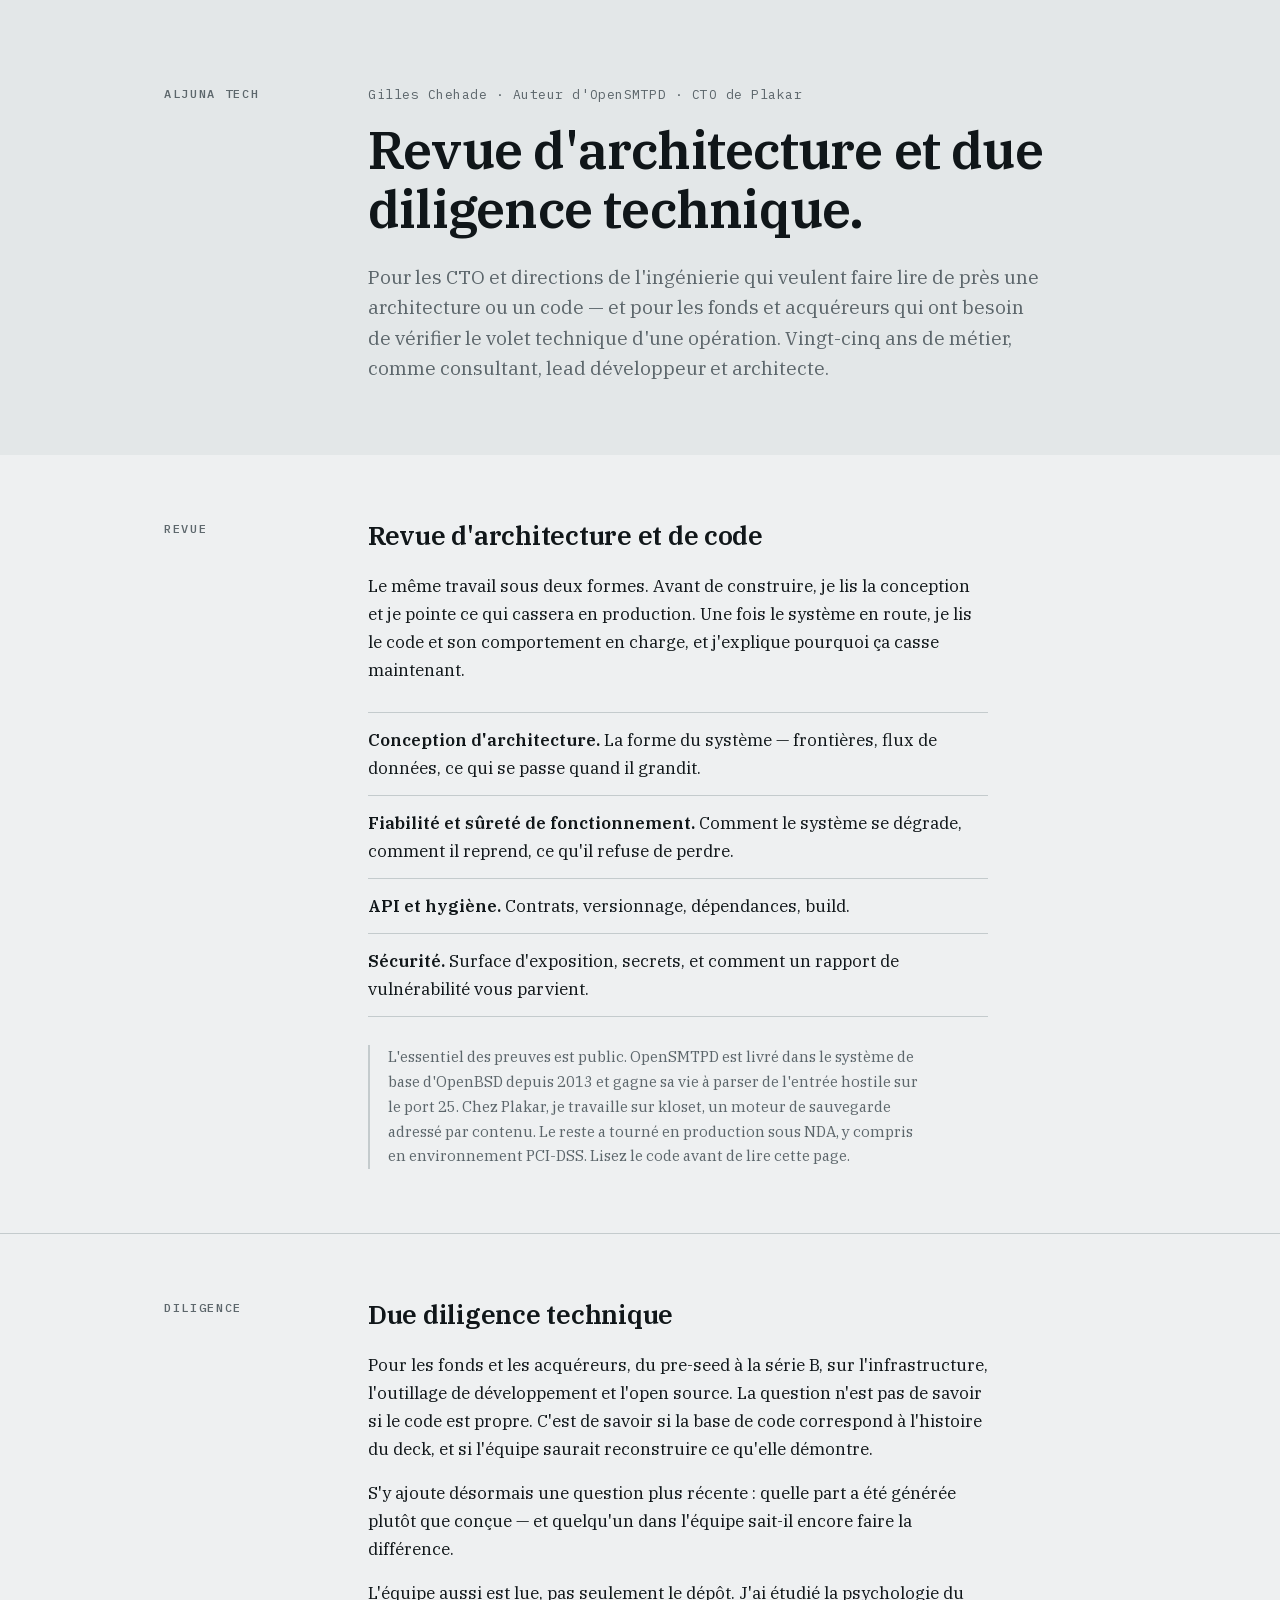
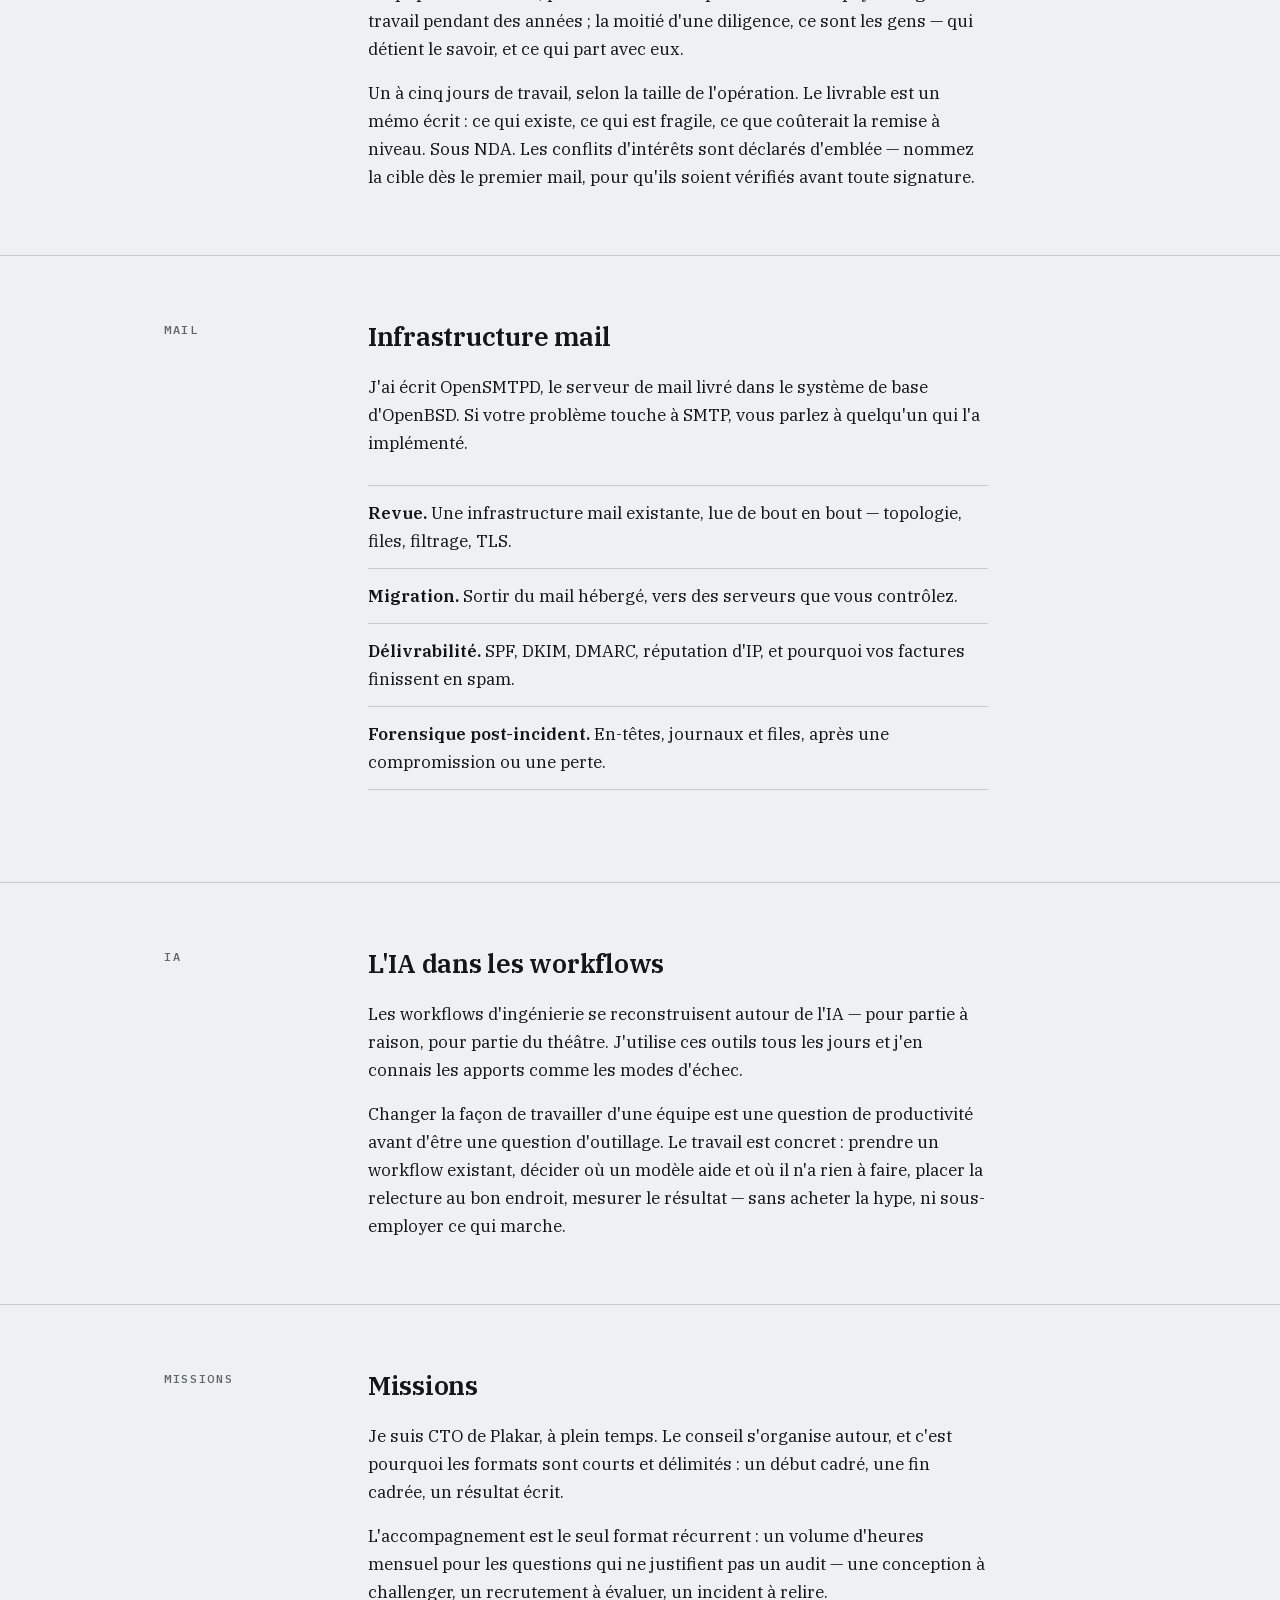
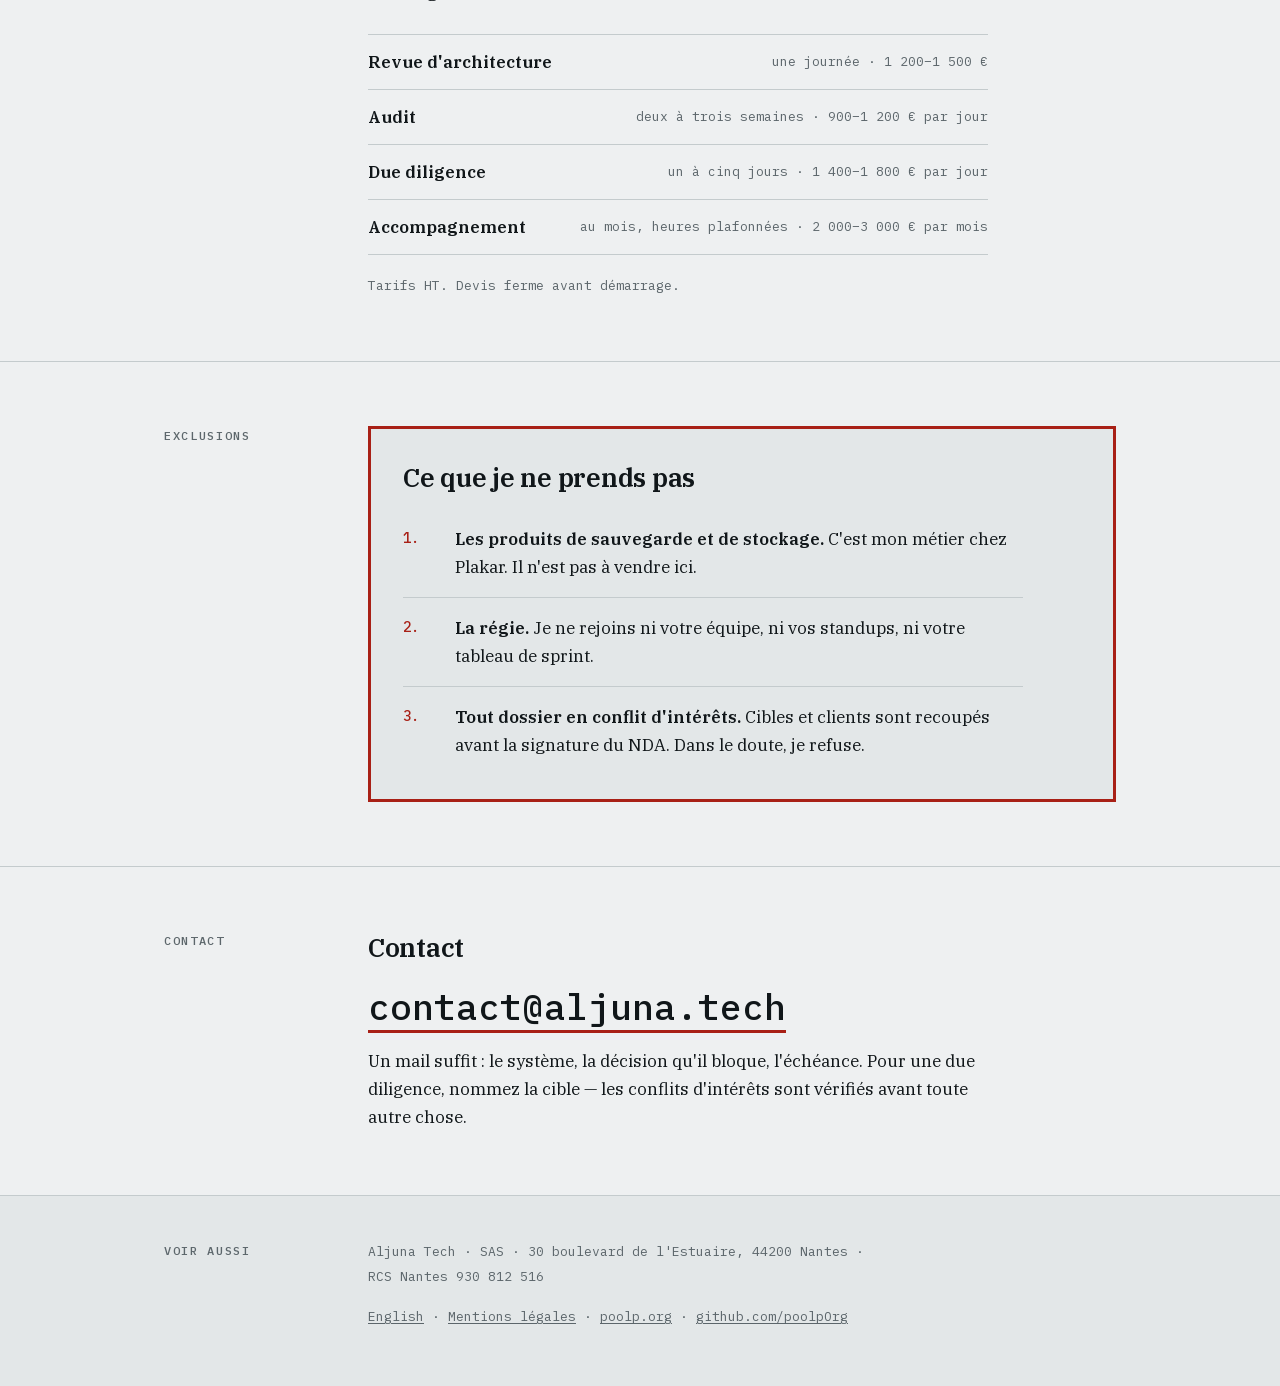
==== fr.html @ ce4ac090 "replace the logo placeholder with a real site index.html was a black page with a logo and a link to " ====
<!DOCTYPE html>
<html lang="fr">
<head>
  <meta charset="utf-8">
  <meta name="viewport" content="width=device-width, initial-scale=1">
  <title>Aljuna Tech — Revue d'architecture et due diligence technique</title>
  <meta name="description" content="Revue d'architecture, audit de code et due diligence technique par Gilles Chehade, auteur d'OpenSMTPD et CTO de Plakar. Aljuna Tech, Nantes.">
  <link rel="canonical" href="https://aljuna.tech/fr.html">
  <link rel="alternate" hreflang="en" href="https://aljuna.tech/">
  <link rel="alternate" hreflang="fr" href="https://aljuna.tech/fr.html">
  <link rel="alternate" hreflang="x-default" href="https://aljuna.tech/">
  <link rel="stylesheet" href="style.css">
</head>
<body>
  <a class="skip" href="#main">Aller au contenu</a>

  <header class="hero">
    <div class="wrap grid">
      <p class="label">Aljuna Tech</p>
      <div class="body">
        <p class="eyebrow rise">Gilles Chehade · Auteur d'OpenSMTPD · CTO de Plakar</p>
        <h1 class="rise rise-2">Revue d'architecture et due diligence technique.</h1>
        <p class="standfirst rise rise-3">Pour les CTO et directions de l'ingénierie qui veulent faire lire de près une architecture ou un code — et pour les fonds et acquéreurs qui ont besoin de vérifier le volet technique d'une opération. Vingt-cinq ans de métier, comme consultant, lead développeur et architecte.</p>
      </div>
    </div>
  </header>

  <main id="main">
    <section class="section" aria-labelledby="review-title">
      <div class="wrap grid">
        <p class="label" aria-hidden="true">Revue</p>
        <div class="body">
          <h2 id="review-title">Revue d'architecture et de code</h2>
          <p>Le même travail sous deux formes. Avant de construire, je lis la conception et je pointe ce qui cassera en production. Une fois le système en route, je lis le code et son comportement en charge, et j'explique pourquoi ça casse maintenant.</p>
          <ul class="scope">
            <li><strong>Conception d'architecture.</strong> La forme du système — frontières, flux de données, ce qui se passe quand il grandit.</li>
            <li><strong>Fiabilité et sûreté de fonctionnement.</strong> Comment le système se dégrade, comment il reprend, ce qu'il refuse de perdre.</li>
            <li><strong>API et hygiène.</strong> Contrats, versionnage, dépendances, build.</li>
            <li><strong>Sécurité.</strong> Surface d'exposition, secrets, et comment un rapport de vulnérabilité vous parvient.</li>
          </ul>
          <p class="note">L'essentiel des preuves est public. OpenSMTPD est livré dans le système de base d'OpenBSD depuis 2013 et gagne sa vie à parser de l'entrée hostile sur le port 25. Chez Plakar, je travaille sur kloset, un moteur de sauvegarde adressé par contenu. Le reste a tourné en production sous NDA, y compris en environnement PCI-DSS. Lisez le code avant de lire cette page.</p>
        </div>
      </div>
    </section>

    <section class="section" aria-labelledby="diligence-title">
      <div class="wrap grid">
        <p class="label" aria-hidden="true">Diligence</p>
        <div class="body">
          <h2 id="diligence-title">Due diligence technique</h2>
          <p>Pour les fonds et les acquéreurs, du pre-seed à la série B, sur l'infrastructure, l'outillage de développement et l'open source. La question n'est pas de savoir si le code est propre. C'est de savoir si la base de code correspond à l'histoire du deck, et si l'équipe saurait reconstruire ce qu'elle démontre.</p>
          <p>S'y ajoute désormais une question plus récente : quelle part a été générée plutôt que conçue — et quelqu'un dans l'équipe sait-il encore faire la différence.</p>
          <p>L'équipe aussi est lue, pas seulement le dépôt. J'ai étudié la psychologie du travail pendant des années ; la moitié d'une diligence, ce sont les gens — qui détient le savoir, et ce qui part avec eux.</p>
          <p>Un à cinq jours de travail, selon la taille de l'opération. Le livrable est un mémo écrit : ce qui existe, ce qui est fragile, ce que coûterait la remise à niveau. Sous NDA. Les conflits d'intérêts sont déclarés d'emblée — nommez la cible dès le premier mail, pour qu'ils soient vérifiés avant toute signature.</p>
        </div>
      </div>
    </section>

    <section class="section" aria-labelledby="mail-title">
      <div class="wrap grid">
        <p class="label" aria-hidden="true">Mail</p>
        <div class="body">
          <h2 id="mail-title">Infrastructure mail</h2>
          <p>J'ai écrit OpenSMTPD, le serveur de mail livré dans le système de base d'OpenBSD. Si votre problème touche à SMTP, vous parlez à quelqu'un qui l'a implémenté.</p>
          <ul class="scope">
            <li><strong>Revue.</strong> Une infrastructure mail existante, lue de bout en bout — topologie, files, filtrage, TLS.</li>
            <li><strong>Migration.</strong> Sortir du mail hébergé, vers des serveurs que vous contrôlez.</li>
            <li><strong>Délivrabilité.</strong> SPF, DKIM, DMARC, réputation d'IP, et pourquoi vos factures finissent en spam.</li>
            <li><strong>Forensique post-incident.</strong> En-têtes, journaux et files, après une compromission ou une perte.</li>
          </ul>
        </div>
      </div>
    </section>

    <section class="section" aria-labelledby="ai-title">
      <div class="wrap grid">
        <p class="label" aria-hidden="true">IA</p>
        <div class="body">
          <h2 id="ai-title">L'IA dans les workflows</h2>
          <p>Les workflows d'ingénierie se reconstruisent autour de l'IA — pour partie à raison, pour partie du théâtre. J'utilise ces outils tous les jours et j'en connais les apports comme les modes d'échec.</p>
          <p>Changer la façon de travailler d'une équipe est une question de productivité avant d'être une question d'outillage. Le travail est concret : prendre un workflow existant, décider où un modèle aide et où il n'a rien à faire, placer la relecture au bon endroit, mesurer le résultat — sans acheter la hype, ni sous-employer ce qui marche.</p>
        </div>
      </div>
    </section>

    <section class="section" aria-labelledby="engagements-title">
      <div class="wrap grid">
        <p class="label" aria-hidden="true">Missions</p>
        <div class="body">
          <h2 id="engagements-title">Missions</h2>
          <p>Je suis CTO de Plakar, à plein temps. Le conseil s'organise autour, et c'est pourquoi les formats sont courts et délimités : un début cadré, une fin cadrée, un résultat écrit.</p>
          <p>L'accompagnement est le seul format récurrent : un volume d'heures mensuel pour les questions qui ne justifient pas un audit — une conception à challenger, un recrutement à évaluer, un incident à relire.</p>
          <ul class="formats">
            <li class="format"><span class="format-name">Revue d'architecture</span> <span class="format-time">une journée · 1 200–1 500 €</span></li>
            <li class="format"><span class="format-name">Audit</span> <span class="format-time">deux à trois semaines · 900–1 200 € par jour</span></li>
            <li class="format"><span class="format-name">Due diligence</span> <span class="format-time">un à cinq jours · 1 400–1 800 € par jour</span></li>
            <li class="format"><span class="format-name">Accompagnement</span> <span class="format-time">au mois, heures plafonnées · 2 000–3 000 € par mois</span></li>
          </ul>
          <p class="rates">Tarifs HT. Devis ferme avant démarrage.</p>
        </div>
      </div>
    </section>

    <section class="section" aria-labelledby="exclusions-title">
      <div class="wrap grid">
        <p class="label" aria-hidden="true">Exclusions</p>
        <div class="body">
          <div class="exclusions">
            <h2 id="exclusions-title">Ce que je ne prends pas</h2>
            <ol>
              <li><strong>Les produits de sauvegarde et de stockage.</strong> C'est mon métier chez Plakar. Il n'est pas à vendre ici.</li>
              <li><strong>La régie.</strong> Je ne rejoins ni votre équipe, ni vos standups, ni votre tableau de sprint.</li>
              <li><strong>Tout dossier en conflit d'intérêts.</strong> Cibles et clients sont recoupés avant la signature du NDA. Dans le doute, je refuse.</li>
            </ol>
          </div>
        </div>
      </div>
    </section>

    <section class="section" aria-labelledby="contact-title">
      <div class="wrap grid">
        <p class="label" aria-hidden="true">Contact</p>
        <div class="body">
          <h2 id="contact-title">Contact</h2>
          <p class="contact-p"><a class="contact-email" href="mailto:contact@aljuna.tech">contact@aljuna.tech</a></p>
          <p>Un mail suffit : le système, la décision qu'il bloque, l'échéance. Pour une due diligence, nommez la cible — les conflits d'intérêts sont vérifiés avant toute autre chose.</p>
        </div>
      </div>
    </section>
  </main>

  <footer>
    <div class="wrap grid">
      <p class="label">Voir aussi</p>
      <div class="body">
        <p class="footer-id">Aljuna Tech · SAS · 30 boulevard de l'Estuaire, 44200 Nantes · RCS Nantes 930 812 516</p>
        <ul class="footer-links">
          <li><a href="index.html" lang="en" hreflang="en">English</a></li>
          <li><a href="legal.html">Mentions légales</a></li>
          <li><a href="https://poolp.org">poolp.org</a></li>
          <li><a href="https://github.com/poolpOrg">github.com/poolpOrg</a></li>
        </ul>
      </div>
    </div>
  </footer>
</body>
</html>
---- style.css ----
/* aljuna.tech — hand-written, no build step, no JS */

/* ------------------------------------------------------------------ */
/* Fonts — self-hosted IBM Plex, latin + latin-ext subsets            */
/* ------------------------------------------------------------------ */

@font-face {
  font-family: "IBM Plex Serif";
  font-style: normal;
  font-weight: 400;
  font-display: swap;
  src: url("fonts/ibm-plex-serif-400-ext.woff2") format("woff2");
  unicode-range: U+0100-02BA, U+02BD-02C5, U+02C7-02CC, U+02CE-02D7, U+02DD-02FF, U+0304, U+0308, U+0329, U+1D00-1DBF, U+1E00-1E9F, U+1EF2-1EFF, U+2020, U+20A0-20AB, U+20AD-20C0, U+2113, U+2C60-2C7F, U+A720-A7FF;
}
@font-face {
  font-family: "IBM Plex Serif";
  font-style: normal;
  font-weight: 400;
  font-display: swap;
  src: url("fonts/ibm-plex-serif-400.woff2") format("woff2");
  unicode-range: U+0000-00FF, U+0131, U+0152-0153, U+02BB-02BC, U+02C6, U+02DA, U+02DC, U+0304, U+0308, U+0329, U+2000-206F, U+20AC, U+2122, U+2191, U+2193, U+2212, U+2215, U+FEFF, U+FFFD;
}
@font-face {
  font-family: "IBM Plex Serif";
  font-style: italic;
  font-weight: 400;
  font-display: swap;
  src: url("fonts/ibm-plex-serif-400-italic-ext.woff2") format("woff2");
  unicode-range: U+0100-02BA, U+02BD-02C5, U+02C7-02CC, U+02CE-02D7, U+02DD-02FF, U+0304, U+0308, U+0329, U+1D00-1DBF, U+1E00-1E9F, U+1EF2-1EFF, U+2020, U+20A0-20AB, U+20AD-20C0, U+2113, U+2C60-2C7F, U+A720-A7FF;
}
@font-face {
  font-family: "IBM Plex Serif";
  font-style: italic;
  font-weight: 400;
  font-display: swap;
  src: url("fonts/ibm-plex-serif-400-italic.woff2") format("woff2");
  unicode-range: U+0000-00FF, U+0131, U+0152-0153, U+02BB-02BC, U+02C6, U+02DA, U+02DC, U+0304, U+0308, U+0329, U+2000-206F, U+20AC, U+2122, U+2191, U+2193, U+2212, U+2215, U+FEFF, U+FFFD;
}
@font-face {
  font-family: "IBM Plex Serif";
  font-style: normal;
  font-weight: 600;
  font-display: swap;
  src: url("fonts/ibm-plex-serif-600-ext.woff2") format("woff2");
  unicode-range: U+0100-02BA, U+02BD-02C5, U+02C7-02CC, U+02CE-02D7, U+02DD-02FF, U+0304, U+0308, U+0329, U+1D00-1DBF, U+1E00-1E9F, U+1EF2-1EFF, U+2020, U+20A0-20AB, U+20AD-20C0, U+2113, U+2C60-2C7F, U+A720-A7FF;
}
@font-face {
  font-family: "IBM Plex Serif";
  font-style: normal;
  font-weight: 600;
  font-display: swap;
  src: url("fonts/ibm-plex-serif-600.woff2") format("woff2");
  unicode-range: U+0000-00FF, U+0131, U+0152-0153, U+02BB-02BC, U+02C6, U+02DA, U+02DC, U+0304, U+0308, U+0329, U+2000-206F, U+20AC, U+2122, U+2191, U+2193, U+2212, U+2215, U+FEFF, U+FFFD;
}
@font-face {
  font-family: "IBM Plex Mono";
  font-style: normal;
  font-weight: 400;
  font-display: swap;
  src: url("fonts/ibm-plex-mono-400-ext.woff2") format("woff2");
  unicode-range: U+0100-02BA, U+02BD-02C5, U+02C7-02CC, U+02CE-02D7, U+02DD-02FF, U+0304, U+0308, U+0329, U+1D00-1DBF, U+1E00-1E9F, U+1EF2-1EFF, U+2020, U+20A0-20AB, U+20AD-20C0, U+2113, U+2C60-2C7F, U+A720-A7FF;
}
@font-face {
  font-family: "IBM Plex Mono";
  font-style: normal;
  font-weight: 400;
  font-display: swap;
  src: url("fonts/ibm-plex-mono-400.woff2") format("woff2");
  unicode-range: U+0000-00FF, U+0131, U+0152-0153, U+02BB-02BC, U+02C6, U+02DA, U+02DC, U+0304, U+0308, U+0329, U+2000-206F, U+20AC, U+2122, U+2191, U+2193, U+2212, U+2215, U+FEFF, U+FFFD;
}
@font-face {
  font-family: "IBM Plex Mono";
  font-style: normal;
  font-weight: 500;
  font-display: swap;
  src: url("fonts/ibm-plex-mono-500-ext.woff2") format("woff2");
  unicode-range: U+0100-02BA, U+02BD-02C5, U+02C7-02CC, U+02CE-02D7, U+02DD-02FF, U+0304, U+0308, U+0329, U+1D00-1DBF, U+1E00-1E9F, U+1EF2-1EFF, U+2020, U+20A0-20AB, U+20AD-20C0, U+2113, U+2C60-2C7F, U+A720-A7FF;
}
@font-face {
  font-family: "IBM Plex Mono";
  font-style: normal;
  font-weight: 500;
  font-display: swap;
  src: url("fonts/ibm-plex-mono-500.woff2") format("woff2");
  unicode-range: U+0000-00FF, U+0131, U+0152-0153, U+02BB-02BC, U+02C6, U+02DA, U+02DC, U+0304, U+0308, U+0329, U+2000-206F, U+20AC, U+2122, U+2191, U+2193, U+2212, U+2215, U+FEFF, U+FFFD;
}

/* ------------------------------------------------------------------ */
/* Tokens                                                             */
/* ------------------------------------------------------------------ */

:root {
  --paper: #EEF0F1;
  --panel: #E3E7E8;
  --ink: #101619;
  --mid: #5C666B;
  --hairline: #C4CBCD;
  --signal: #A82016;
  --serif: "IBM Plex Serif", Georgia, "Times New Roman", serif;
  --mono: "IBM Plex Mono", "SFMono-Regular", Menlo, Consolas, monospace;
}

/* ------------------------------------------------------------------ */
/* Base                                                               */
/* ------------------------------------------------------------------ */

* {
  box-sizing: border-box;
}

html {
  -webkit-text-size-adjust: 100%;
}

body {
  margin: 0;
  background: var(--paper);
  color: var(--ink);
  font-family: var(--serif);
  font-size: 1.0625rem;
  line-height: 1.65;
}

a {
  color: inherit;
  text-decoration: underline;
  text-decoration-color: var(--mid);
  text-underline-offset: 2px;
}

a:hover {
  text-decoration-color: var(--signal);
}

:focus-visible {
  outline: 2px solid var(--signal);
  outline-offset: 3px;
}

/* Skip link — hidden until focused */
.skip {
  position: absolute;
  left: -999px;
  top: 0;
}

.skip:focus {
  position: fixed;
  left: 16px;
  top: 16px;
  z-index: 10;
  background: var(--ink);
  color: var(--paper);
  font-family: var(--mono);
  font-size: 0.8125rem;
  text-decoration: none;
  padding: 10px 16px;
}

/* ------------------------------------------------------------------ */
/* Layout — one column, man-page gutter above 900px                   */
/* ------------------------------------------------------------------ */

.wrap {
  max-width: 1000px;
  margin: 0 auto;
  padding-left: 24px;
  padding-right: 24px;
}

.label {
  font-family: var(--mono);
  font-size: 0.75rem;
  font-weight: 500;
  text-transform: uppercase;
  letter-spacing: 0.14em;
  color: var(--mid);
  margin: 0 0 24px;
}

@media (min-width: 900px) {
  .grid {
    display: grid;
    grid-template-columns: 148px minmax(0, 1fr);
    column-gap: 56px;
    align-items: start;
  }

  .label {
    position: sticky;
    top: 32px;
    margin-bottom: 0;
  }
}

@media (max-width: 359px) {
  .wrap {
    padding-left: 16px;
    padding-right: 16px;
  }
}

/* ------------------------------------------------------------------ */
/* Hero                                                               */
/* ------------------------------------------------------------------ */

.hero {
  background: var(--panel);
  padding: 84px 0 72px;
}

.eyebrow {
  font-family: var(--mono);
  font-size: 0.8125rem;
  letter-spacing: 0.04em;
  color: var(--mid);
  margin: 0 0 20px;
}

h1 {
  font-size: clamp(2.125rem, 5.5vw, 3.25rem);
  font-weight: 600;
  line-height: 1.12;
  letter-spacing: -0.015em;
  margin: 0 0 24px;
}

.standfirst {
  font-size: clamp(1.0625rem, 2.2vw, 1.1875rem);
  line-height: 1.6;
  color: var(--mid);
  max-width: 56ch;
  margin: 0;
}

/* The only motion on the page */
@keyframes rise {
  from {
    opacity: 0;
    transform: translateY(16px);
  }
  to {
    opacity: 1;
    transform: none;
  }
}

.rise {
  animation: rise 0.6s cubic-bezier(0.22, 1, 0.36, 1) both;
}

.rise-2 {
  animation-delay: 0.12s;
}

.rise-3 {
  animation-delay: 0.24s;
}

@media (prefers-reduced-motion: reduce) {
  .rise,
  .rise-2,
  .rise-3 {
    animation: none;
  }
}

/* ------------------------------------------------------------------ */
/* Sections                                                           */
/* ------------------------------------------------------------------ */

.section {
  padding: 64px 0;
}

.section + .section {
  border-top: 1px solid var(--hairline);
}

h2 {
  font-size: 1.625rem;
  font-weight: 600;
  line-height: 1.25;
  letter-spacing: -0.01em;
  margin: 0 0 20px;
}

.body p {
  max-width: 62ch;
  margin: 0 0 16px;
}

.body p:last-child {
  margin-bottom: 0;
}

/* What-gets-looked-at lists */
.scope {
  list-style: none;
  margin: 28px 0;
  padding: 0;
  max-width: 62ch;
}

.scope li {
  padding: 13px 0;
  border-top: 1px solid var(--hairline);
}

.scope li:last-child {
  border-bottom: 1px solid var(--hairline);
}

/* Evidence note */
.note {
  font-size: 0.9375rem;
  color: var(--mid);
  border-left: 2px solid var(--hairline);
  padding-left: 18px;
}

/* ------------------------------------------------------------------ */
/* Engagement formats                                                 */
/* ------------------------------------------------------------------ */

.formats {
  list-style: none;
  margin: 28px 0 20px;
  padding: 0;
  max-width: 62ch;
}

.format {
  display: flex;
  flex-wrap: wrap;
  justify-content: space-between;
  column-gap: 24px;
  padding: 13px 0;
  border-top: 1px solid var(--hairline);
}

.format:last-child {
  border-bottom: 1px solid var(--hairline);
}

.format-name {
  font-weight: 600;
}

.format-time {
  font-family: var(--mono);
  font-size: 0.8125rem;
  color: var(--mid);
  line-height: 2.1;
}

.rates {
  font-family: var(--mono);
  font-size: 0.8125rem;
  color: var(--mid);
}

/* ------------------------------------------------------------------ */
/* Exclusions — the signature block                                   */
/* ------------------------------------------------------------------ */

.exclusions {
  border: 3px solid var(--signal);
  background: var(--panel);
  padding: 32px 32px 24px;
}

.exclusions h2 {
  margin-bottom: 8px;
}

.exclusions ol {
  list-style: none;
  counter-reset: excl;
  margin: 16px 0 0;
  padding: 0;
}

.exclusions li {
  counter-increment: excl;
  position: relative;
  padding: 16px 0 16px 52px;
  max-width: 62ch;
}

.exclusions li + li {
  border-top: 1px solid var(--hairline);
}

.exclusions li::before {
  content: counter(excl) ".";
  position: absolute;
  left: 0;
  top: 18px;
  font-family: var(--mono);
  font-weight: 500;
  font-size: 0.875rem;
  color: var(--signal);
}

@media (max-width: 480px) {
  .exclusions {
    padding: 22px 18px 14px;
  }

  .exclusions li {
    padding-left: 36px;
  }
}

/* ------------------------------------------------------------------ */
/* Contact                                                            */
/* ------------------------------------------------------------------ */

.contact-email {
  font-family: var(--mono);
  font-weight: 500;
  font-size: clamp(1.25rem, 5vw, 2.25rem);
  line-height: 1.3;
  text-decoration: none;
  border-bottom: 3px solid var(--signal);
  overflow-wrap: anywhere;
}

.contact-email:hover {
  color: var(--signal);
}

.contact-p {
  margin: 8px 0 28px;
}

/* ------------------------------------------------------------------ */
/* Footer                                                             */
/* ------------------------------------------------------------------ */

footer {
  background: var(--panel);
  border-top: 1px solid var(--hairline);
  padding: 44px 0 56px;
  font-family: var(--mono);
  font-size: 0.8125rem;
  color: var(--mid);
  line-height: 1.9;
}

.footer-id {
  margin: 0 0 10px;
}

.footer-links {
  list-style: none;
  margin: 0;
  padding: 0;
}

.footer-links li {
  display: inline;
}

.footer-links li + li::before {
  content: " · ";
}
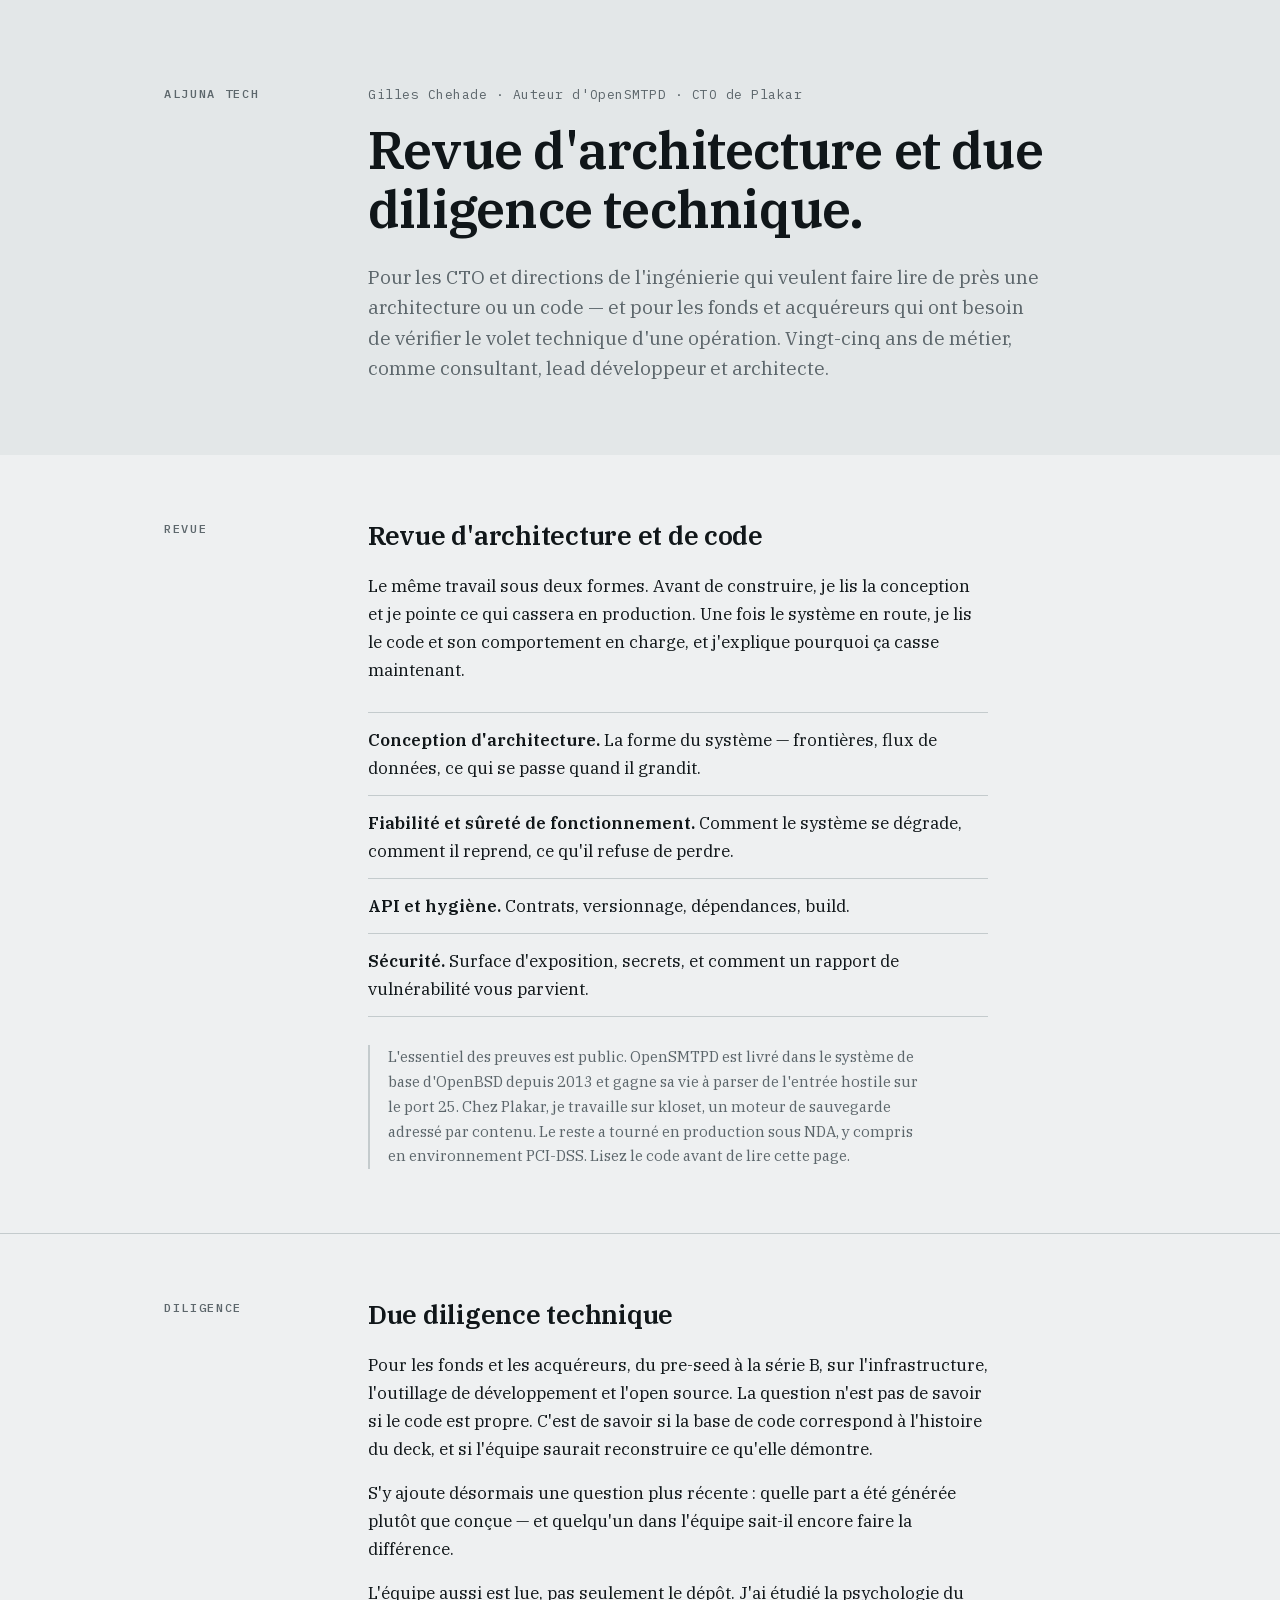
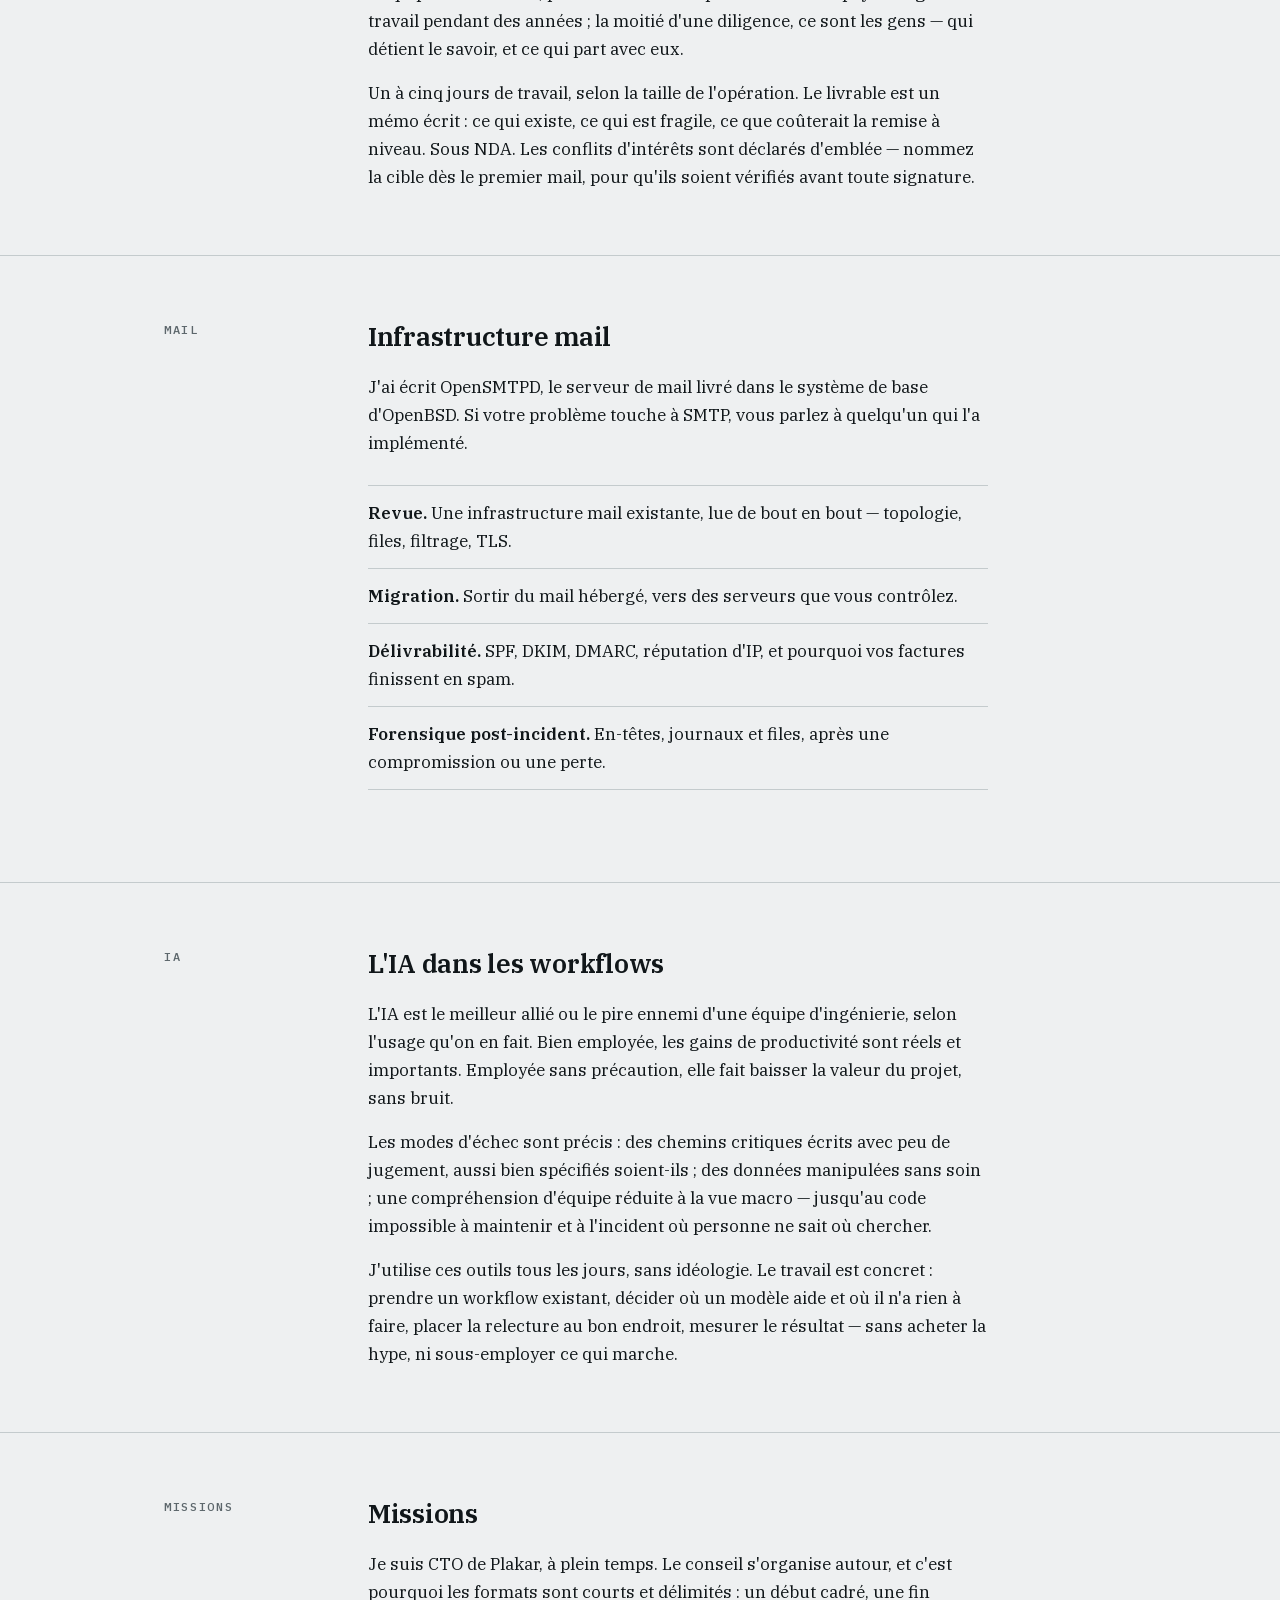
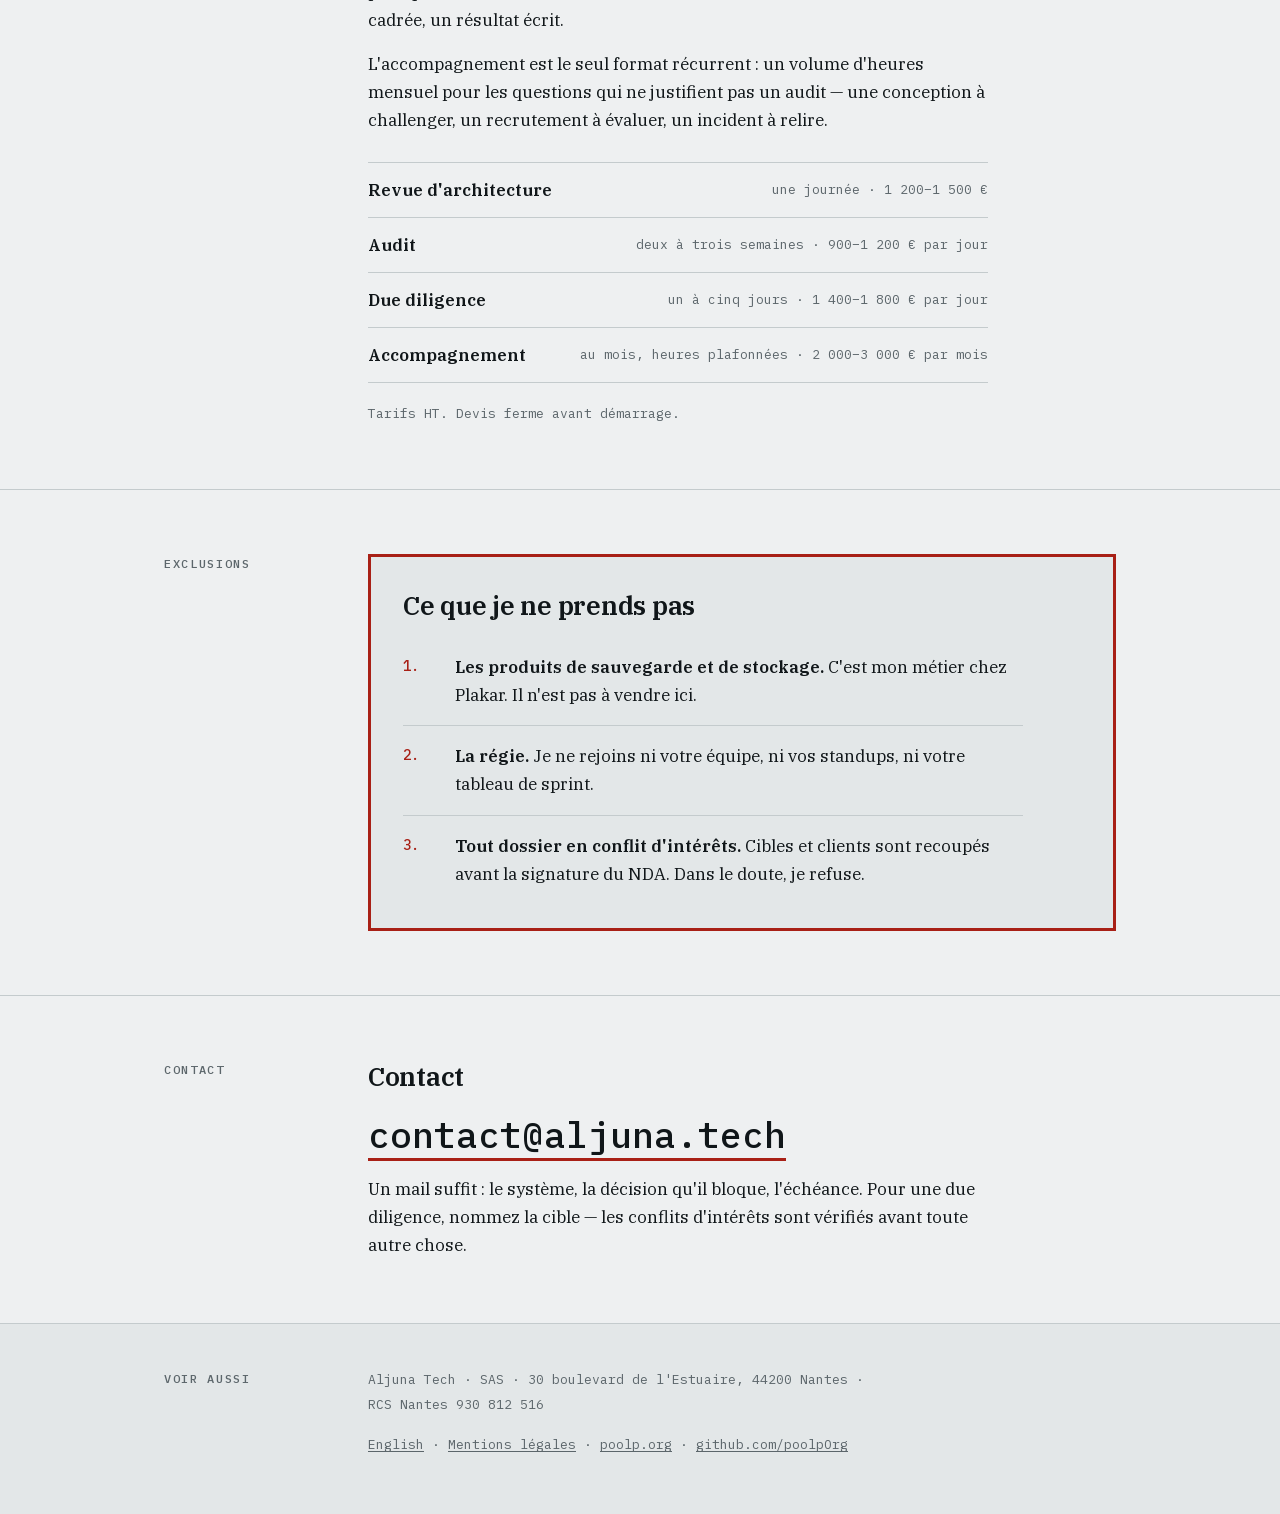
==== commit 06ad990f: "drop the accents on the name, sharpen the AI section The pages spell the name Chehade; legal.html st" ====
--- a/fr.html
+++ b/fr.html
@@ -77,8 +77,9 @@
         <p class="label" aria-hidden="true">IA</p>
         <div class="body">
           <h2 id="ai-title">L'IA dans les workflows</h2>
-          <p>Les workflows d'ingénierie se reconstruisent autour de l'IA — pour partie à raison, pour partie du théâtre. J'utilise ces outils tous les jours et j'en connais les apports comme les modes d'échec.</p>
-          <p>Changer la façon de travailler d'une équipe est une question de productivité avant d'être une question d'outillage. Le travail est concret : prendre un workflow existant, décider où un modèle aide et où il n'a rien à faire, placer la relecture au bon endroit, mesurer le résultat — sans acheter la hype, ni sous-employer ce qui marche.</p>
+          <p>L'IA est le meilleur allié ou le pire ennemi d'une équipe d'ingénierie, selon l'usage qu'on en fait. Bien employée, les gains de productivité sont réels et importants. Employée sans précaution, elle fait baisser la valeur du projet, sans bruit.</p>
+          <p>Les modes d'échec sont précis : des chemins critiques écrits avec peu de jugement, aussi bien spécifiés soient-ils ; des données manipulées sans soin ; une compréhension d'équipe réduite à la vue macro — jusqu'au code impossible à maintenir et à l'incident où personne ne sait où chercher.</p>
+          <p>J'utilise ces outils tous les jours, sans idéologie. Le travail est concret : prendre un workflow existant, décider où un modèle aide et où il n'a rien à faire, placer la relecture au bon endroit, mesurer le résultat — sans acheter la hype, ni sous-employer ce qui marche.</p>
         </div>
       </div>
     </section>
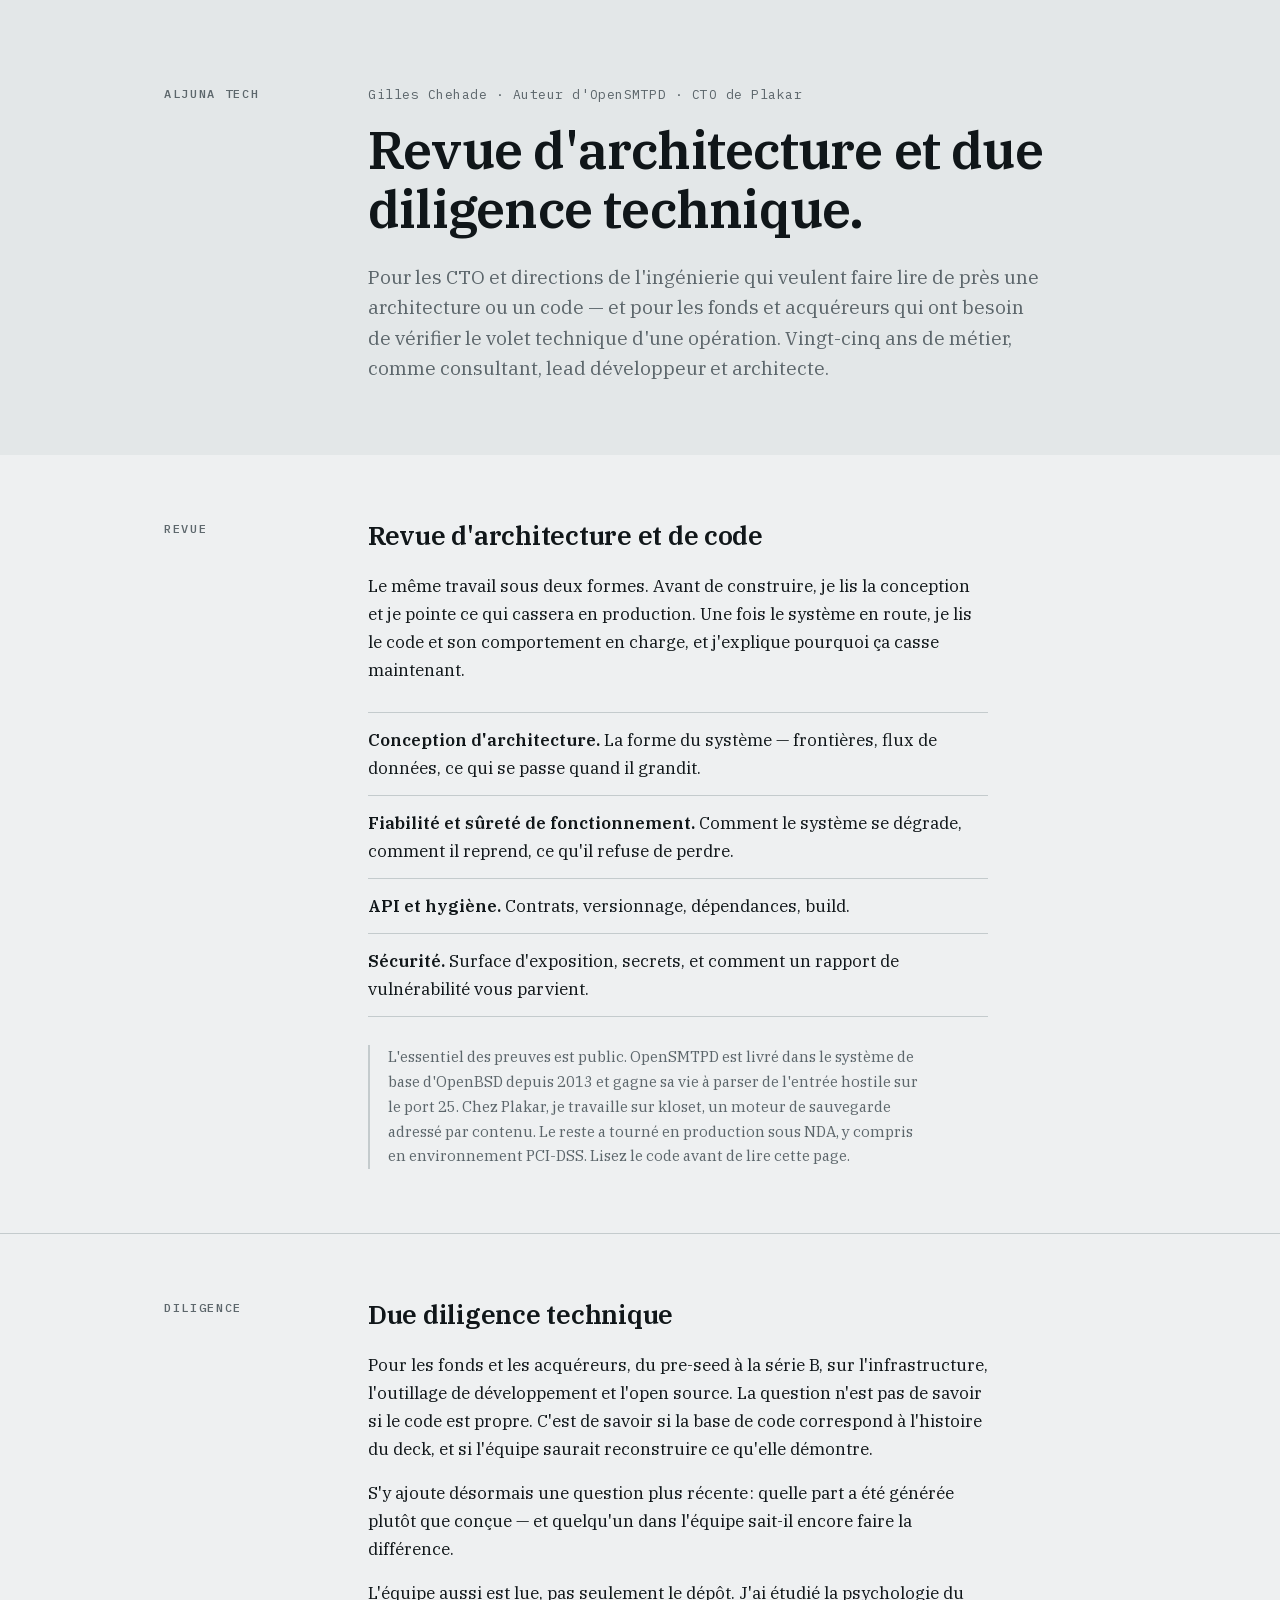
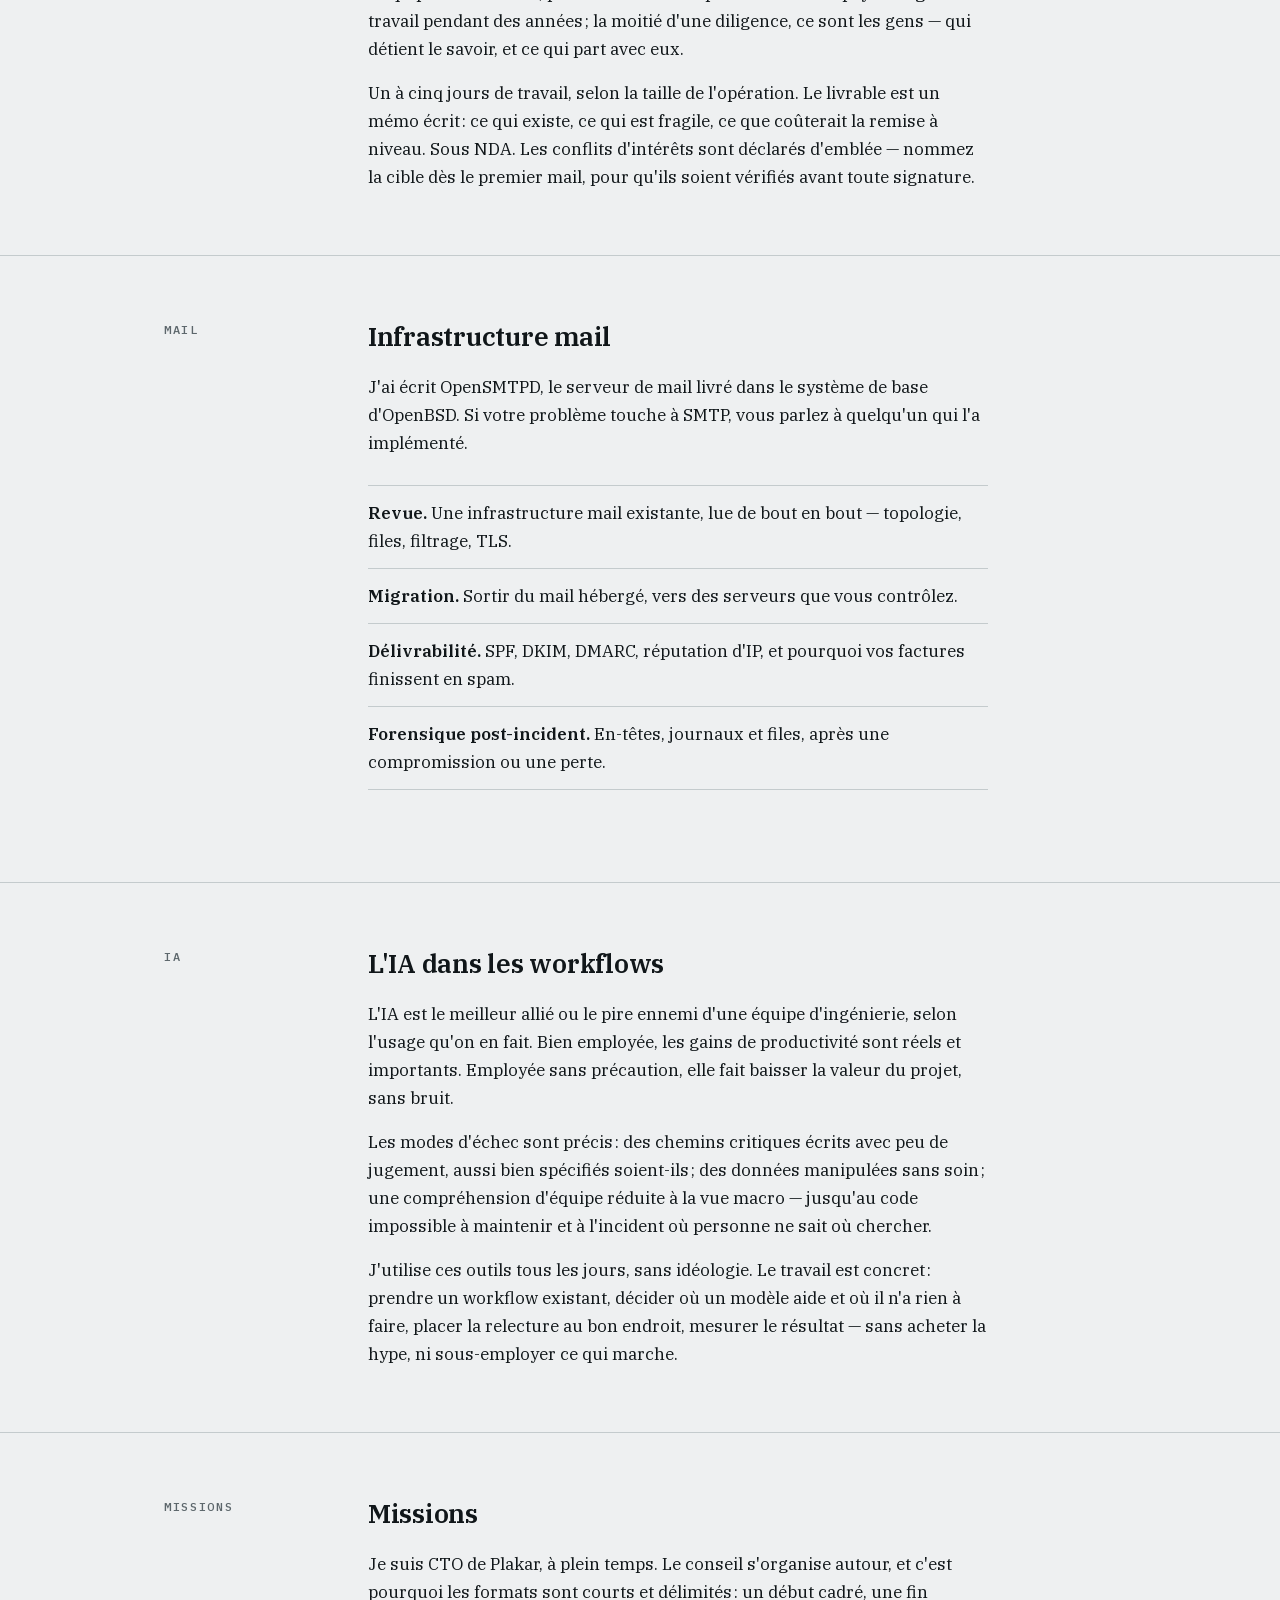
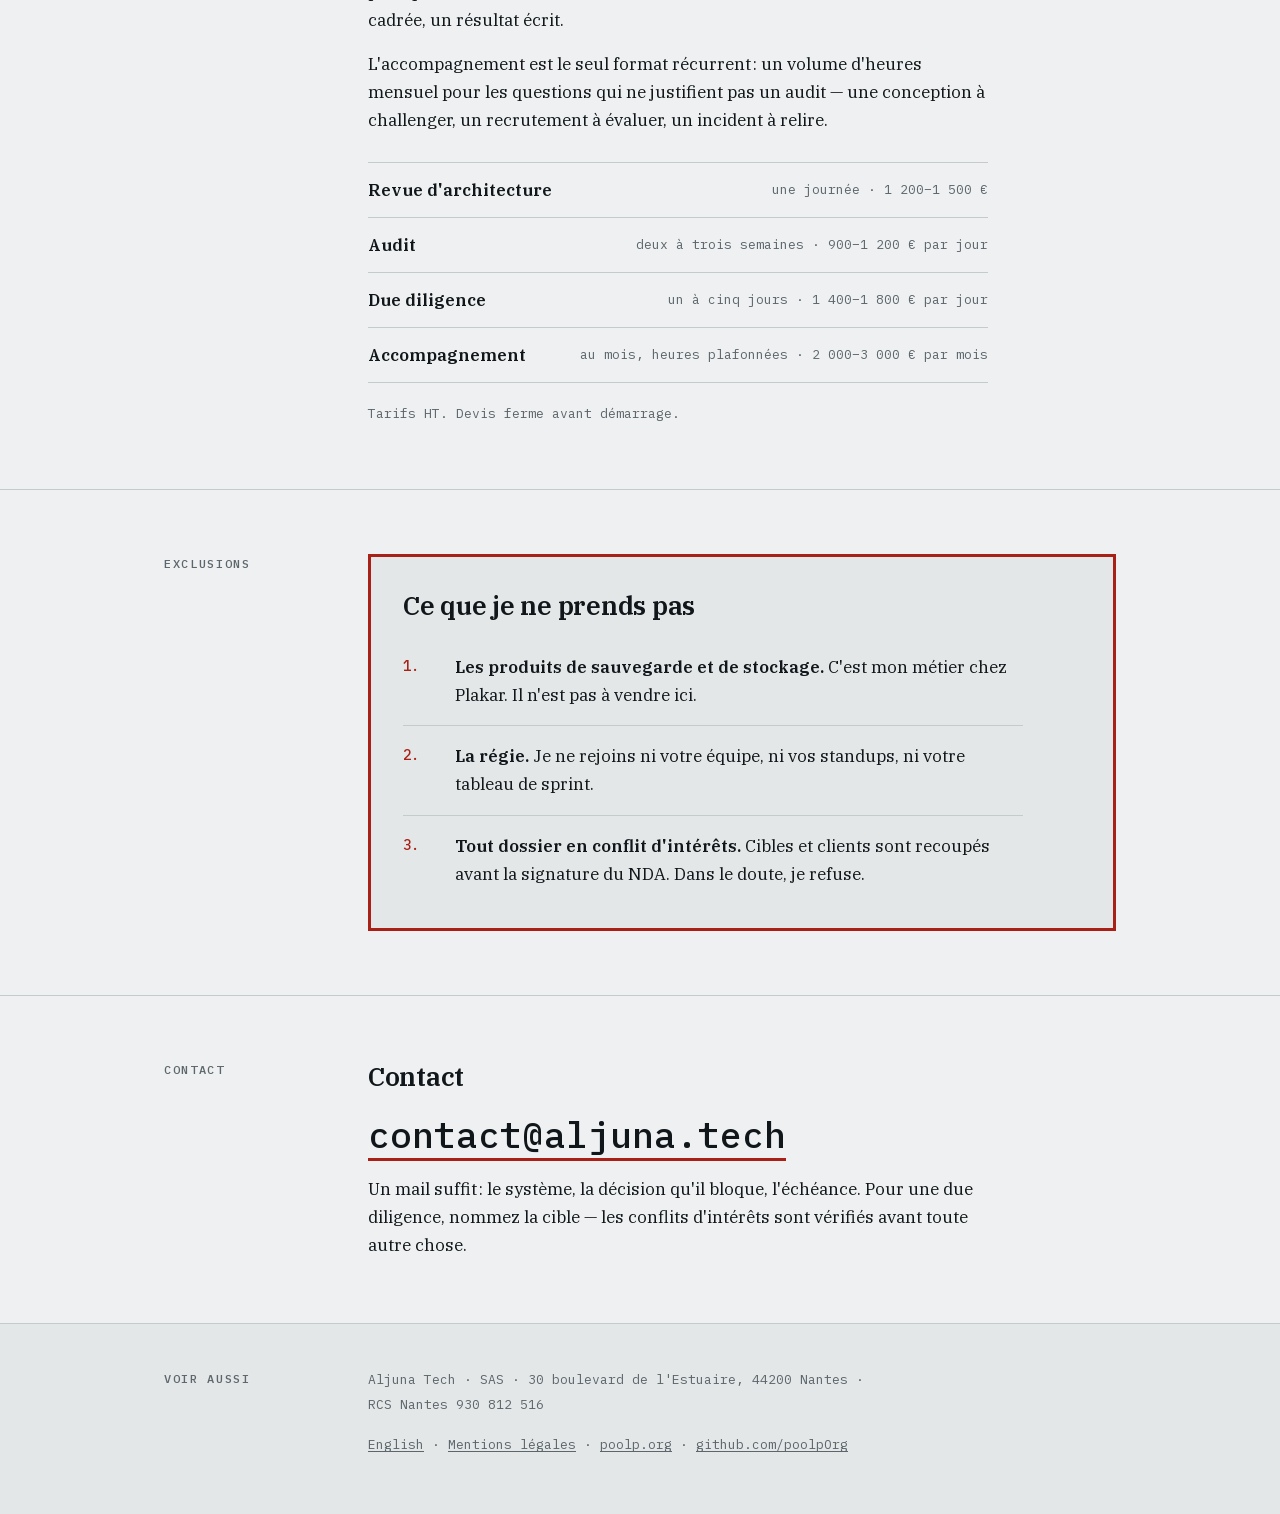
==== commit d3234d62: "fr: no-break space before high punctuation On narrow screens a line could break before a semicolon, " ====
--- a/fr.html
+++ b/fr.html
@@ -49,9 +49,9 @@
         <div class="body">
           <h2 id="diligence-title">Due diligence technique</h2>
           <p>Pour les fonds et les acquéreurs, du pre-seed à la série B, sur l'infrastructure, l'outillage de développement et l'open source. La question n'est pas de savoir si le code est propre. C'est de savoir si la base de code correspond à l'histoire du deck, et si l'équipe saurait reconstruire ce qu'elle démontre.</p>
-          <p>S'y ajoute désormais une question plus récente : quelle part a été générée plutôt que conçue — et quelqu'un dans l'équipe sait-il encore faire la différence.</p>
-          <p>L'équipe aussi est lue, pas seulement le dépôt. J'ai étudié la psychologie du travail pendant des années ; la moitié d'une diligence, ce sont les gens — qui détient le savoir, et ce qui part avec eux.</p>
-          <p>Un à cinq jours de travail, selon la taille de l'opération. Le livrable est un mémo écrit : ce qui existe, ce qui est fragile, ce que coûterait la remise à niveau. Sous NDA. Les conflits d'intérêts sont déclarés d'emblée — nommez la cible dès le premier mail, pour qu'ils soient vérifiés avant toute signature.</p>
+          <p>S'y ajoute désormais une question plus récente : quelle part a été générée plutôt que conçue — et quelqu'un dans l'équipe sait-il encore faire la différence.</p>
+          <p>L'équipe aussi est lue, pas seulement le dépôt. J'ai étudié la psychologie du travail pendant des années ; la moitié d'une diligence, ce sont les gens — qui détient le savoir, et ce qui part avec eux.</p>
+          <p>Un à cinq jours de travail, selon la taille de l'opération. Le livrable est un mémo écrit : ce qui existe, ce qui est fragile, ce que coûterait la remise à niveau. Sous NDA. Les conflits d'intérêts sont déclarés d'emblée — nommez la cible dès le premier mail, pour qu'ils soient vérifiés avant toute signature.</p>
         </div>
       </div>
     </section>
@@ -78,8 +78,8 @@
         <div class="body">
           <h2 id="ai-title">L'IA dans les workflows</h2>
           <p>L'IA est le meilleur allié ou le pire ennemi d'une équipe d'ingénierie, selon l'usage qu'on en fait. Bien employée, les gains de productivité sont réels et importants. Employée sans précaution, elle fait baisser la valeur du projet, sans bruit.</p>
-          <p>Les modes d'échec sont précis : des chemins critiques écrits avec peu de jugement, aussi bien spécifiés soient-ils ; des données manipulées sans soin ; une compréhension d'équipe réduite à la vue macro — jusqu'au code impossible à maintenir et à l'incident où personne ne sait où chercher.</p>
-          <p>J'utilise ces outils tous les jours, sans idéologie. Le travail est concret : prendre un workflow existant, décider où un modèle aide et où il n'a rien à faire, placer la relecture au bon endroit, mesurer le résultat — sans acheter la hype, ni sous-employer ce qui marche.</p>
+          <p>Les modes d'échec sont précis : des chemins critiques écrits avec peu de jugement, aussi bien spécifiés soient-ils ; des données manipulées sans soin ; une compréhension d'équipe réduite à la vue macro — jusqu'au code impossible à maintenir et à l'incident où personne ne sait où chercher.</p>
+          <p>J'utilise ces outils tous les jours, sans idéologie. Le travail est concret : prendre un workflow existant, décider où un modèle aide et où il n'a rien à faire, placer la relecture au bon endroit, mesurer le résultat — sans acheter la hype, ni sous-employer ce qui marche.</p>
         </div>
       </div>
     </section>
@@ -89,8 +89,8 @@
         <p class="label" aria-hidden="true">Missions</p>
         <div class="body">
           <h2 id="engagements-title">Missions</h2>
-          <p>Je suis CTO de Plakar, à plein temps. Le conseil s'organise autour, et c'est pourquoi les formats sont courts et délimités : un début cadré, une fin cadrée, un résultat écrit.</p>
-          <p>L'accompagnement est le seul format récurrent : un volume d'heures mensuel pour les questions qui ne justifient pas un audit — une conception à challenger, un recrutement à évaluer, un incident à relire.</p>
+          <p>Je suis CTO de Plakar, à plein temps. Le conseil s'organise autour, et c'est pourquoi les formats sont courts et délimités : un début cadré, une fin cadrée, un résultat écrit.</p>
+          <p>L'accompagnement est le seul format récurrent : un volume d'heures mensuel pour les questions qui ne justifient pas un audit — une conception à challenger, un recrutement à évaluer, un incident à relire.</p>
           <ul class="formats">
             <li class="format"><span class="format-name">Revue d'architecture</span> <span class="format-time">une journée · 1 200–1 500 €</span></li>
             <li class="format"><span class="format-name">Audit</span> <span class="format-time">deux à trois semaines · 900–1 200 € par jour</span></li>
@@ -124,7 +124,7 @@
         <div class="body">
           <h2 id="contact-title">Contact</h2>
           <p class="contact-p"><a class="contact-email" href="mailto:contact@aljuna.tech">contact@aljuna.tech</a></p>
-          <p>Un mail suffit : le système, la décision qu'il bloque, l'échéance. Pour une due diligence, nommez la cible — les conflits d'intérêts sont vérifiés avant toute autre chose.</p>
+          <p>Un mail suffit : le système, la décision qu'il bloque, l'échéance. Pour une due diligence, nommez la cible — les conflits d'intérêts sont vérifiés avant toute autre chose.</p>
         </div>
       </div>
     </section>
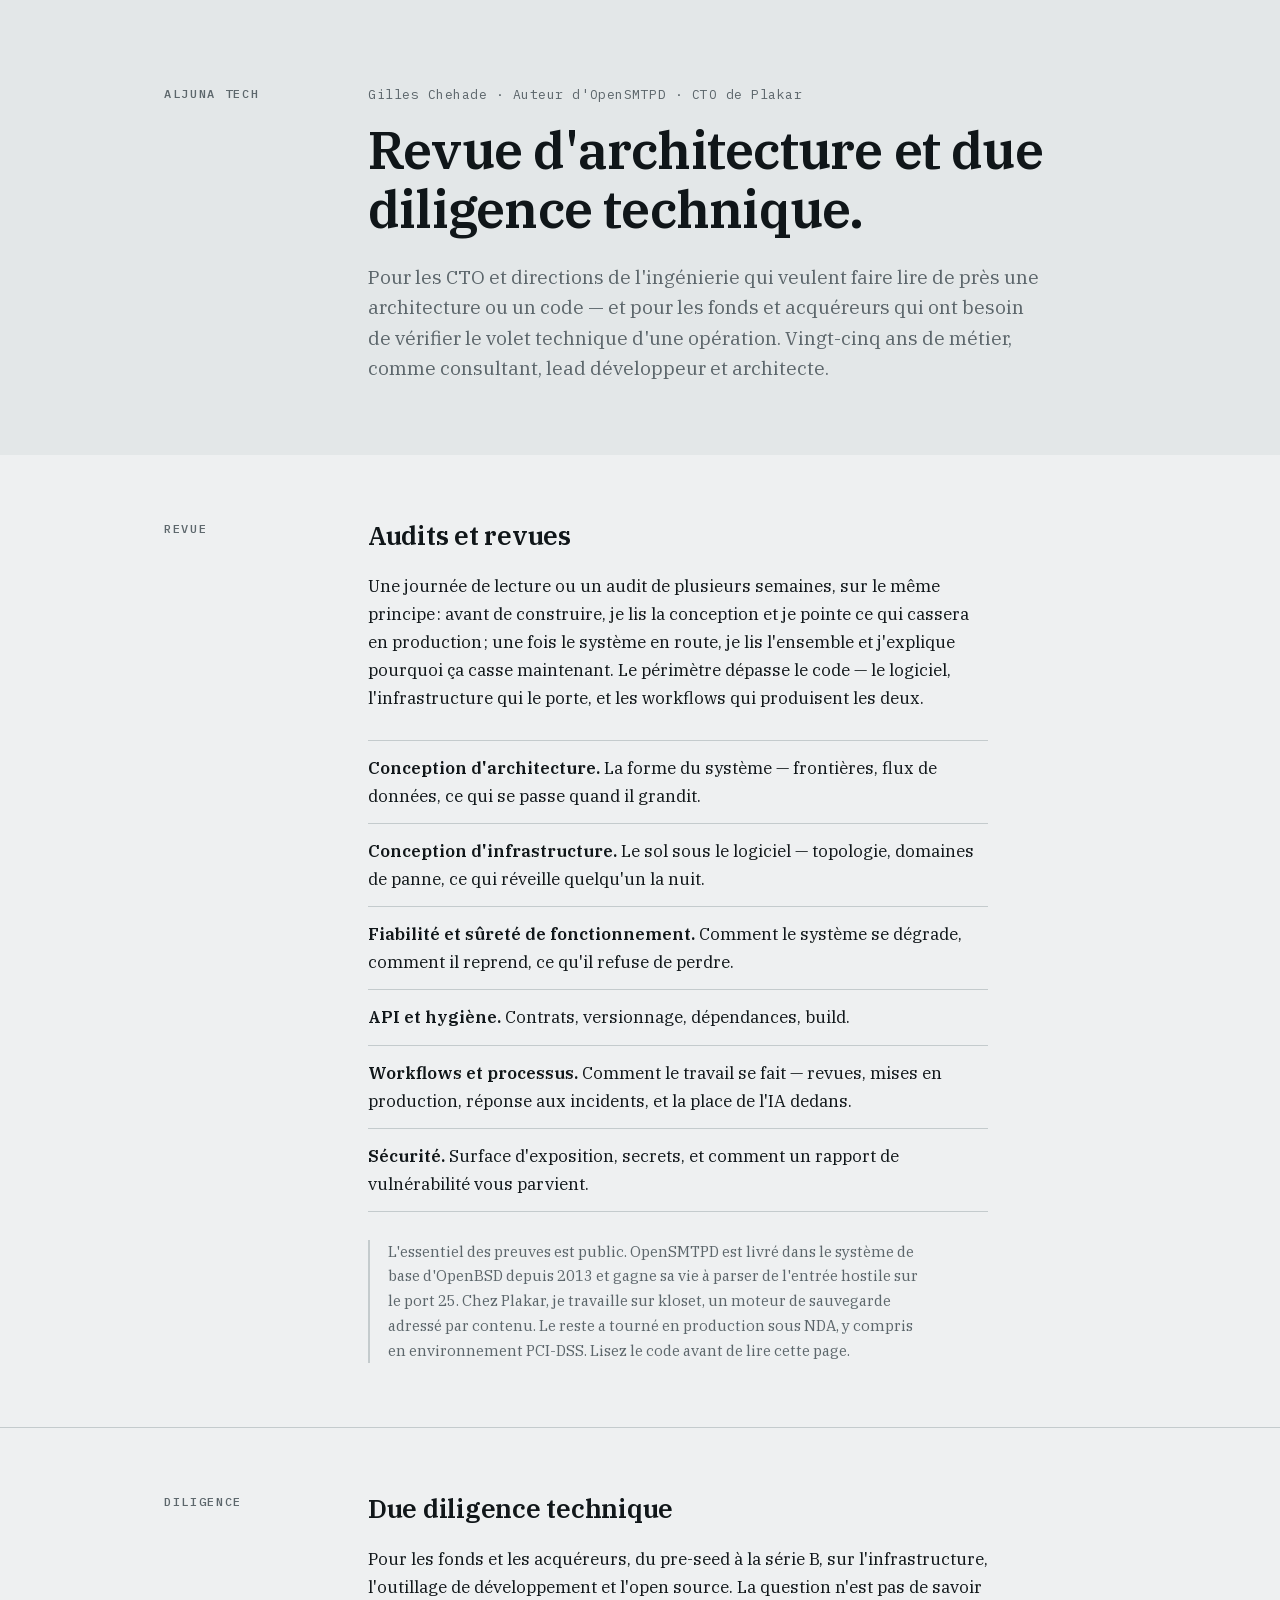
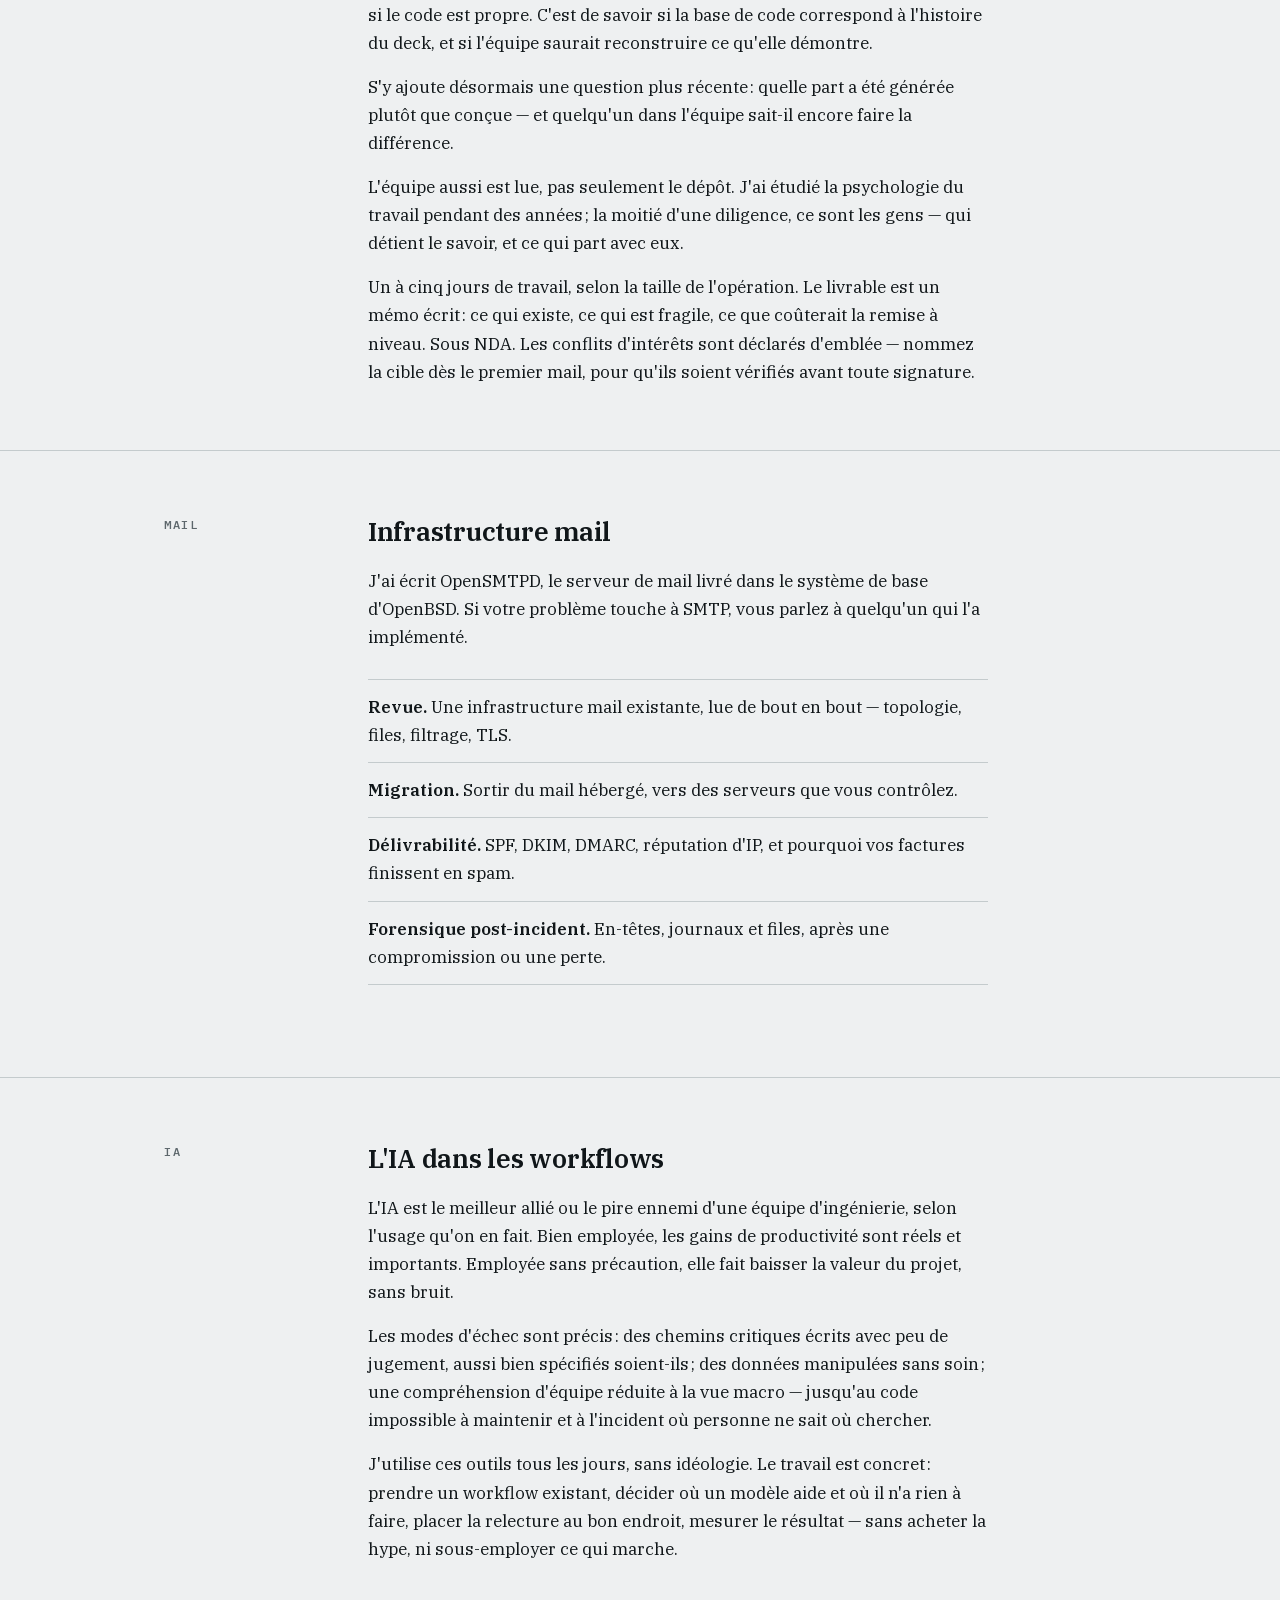
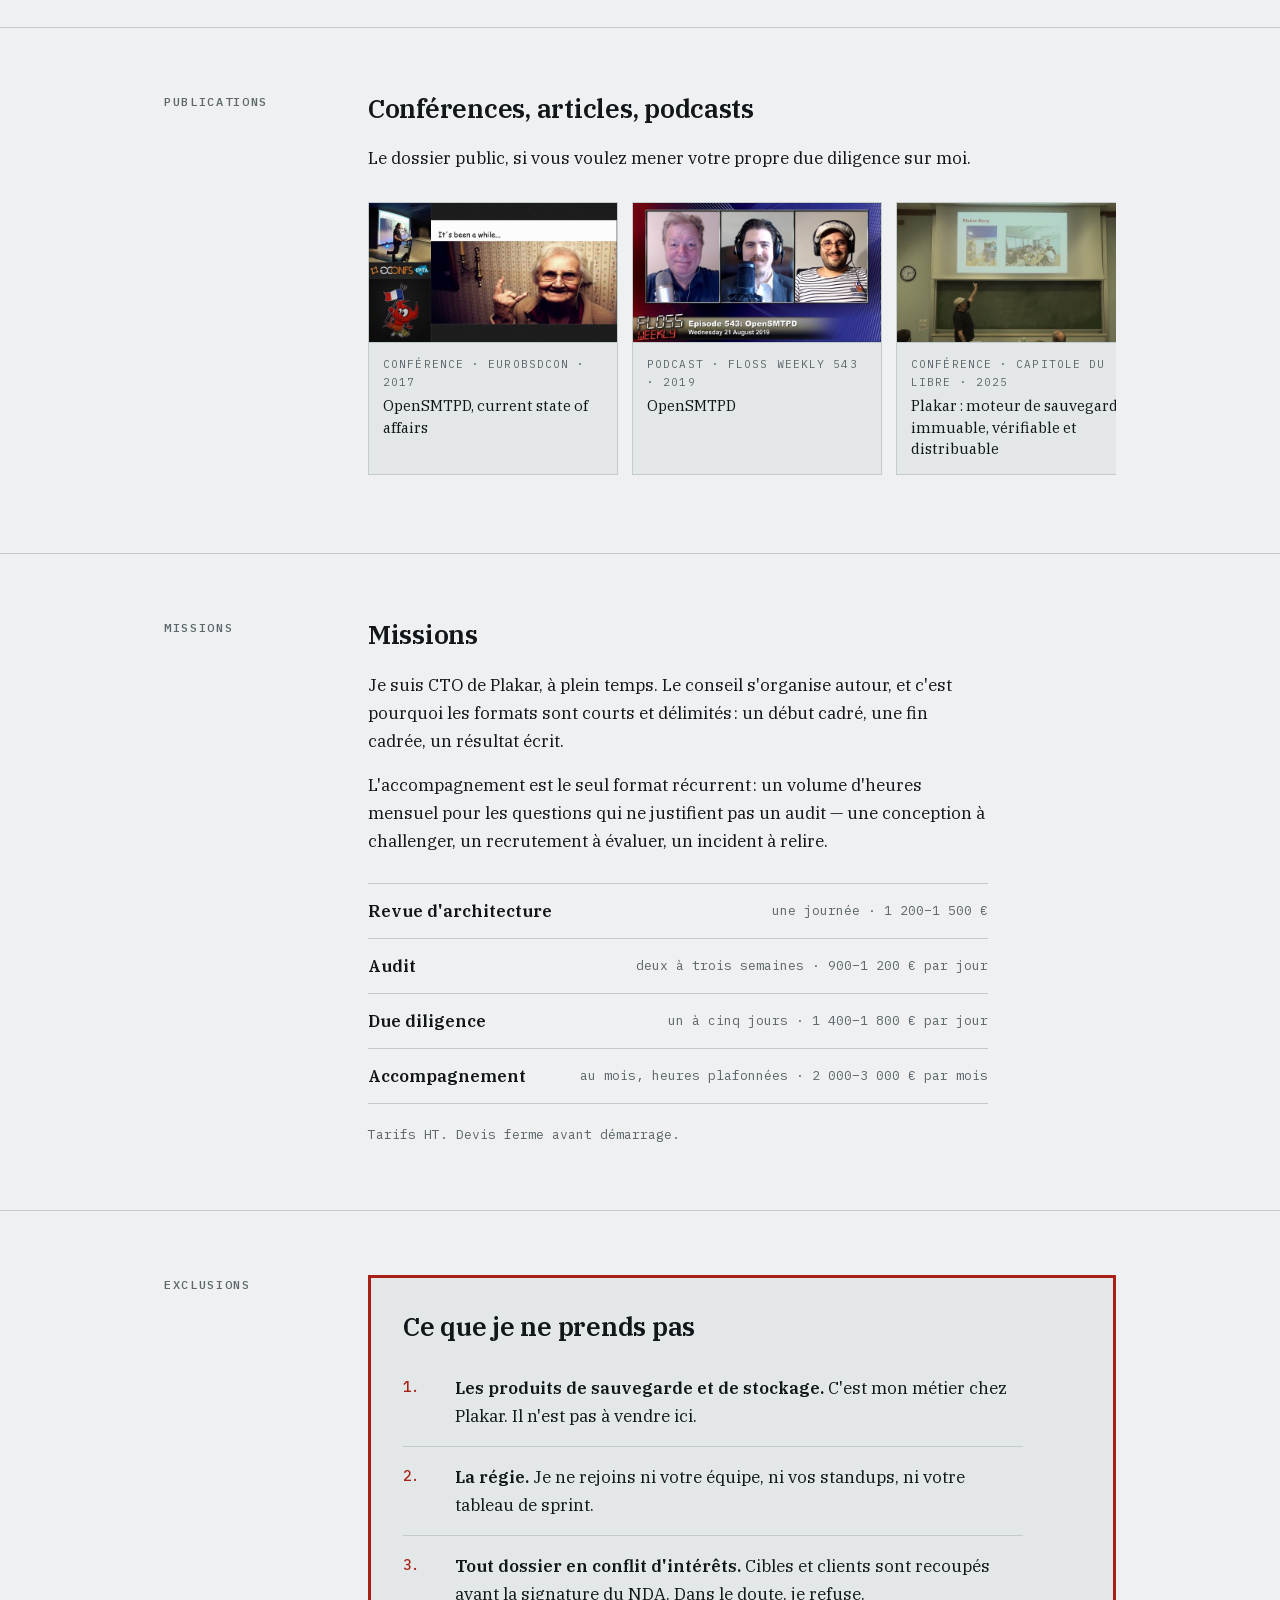
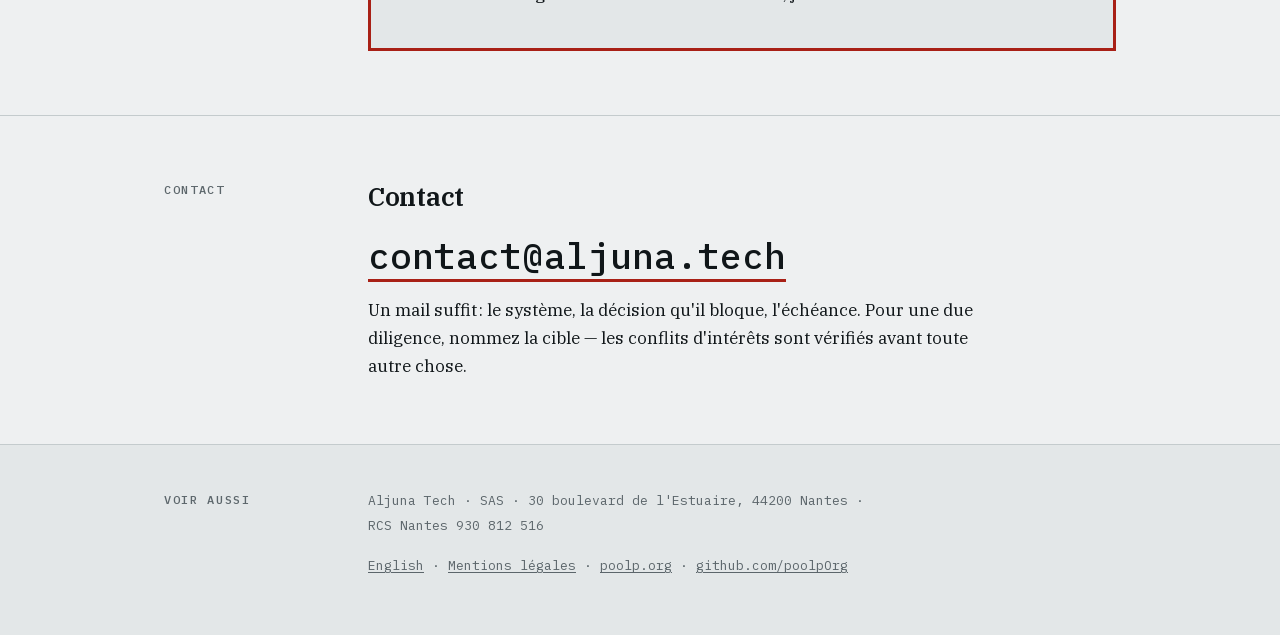
==== commit 061e67a5: "widen the audit pitch, add the public record The review section undersold the work: it read as code-" ====
--- a/fr.html
+++ b/fr.html
@@ -30,12 +30,14 @@
       <div class="wrap grid">
         <p class="label" aria-hidden="true">Revue</p>
         <div class="body">
-          <h2 id="review-title">Revue d'architecture et de code</h2>
-          <p>Le même travail sous deux formes. Avant de construire, je lis la conception et je pointe ce qui cassera en production. Une fois le système en route, je lis le code et son comportement en charge, et j'explique pourquoi ça casse maintenant.</p>
+          <h2 id="review-title">Audits et revues</h2>
+          <p>Une journée de lecture ou un audit de plusieurs semaines, sur le même principe : avant de construire, je lis la conception et je pointe ce qui cassera en production ; une fois le système en route, je lis l'ensemble et j'explique pourquoi ça casse maintenant. Le périmètre dépasse le code — le logiciel, l'infrastructure qui le porte, et les workflows qui produisent les deux.</p>
           <ul class="scope">
             <li><strong>Conception d'architecture.</strong> La forme du système — frontières, flux de données, ce qui se passe quand il grandit.</li>
+            <li><strong>Conception d'infrastructure.</strong> Le sol sous le logiciel — topologie, domaines de panne, ce qui réveille quelqu'un la nuit.</li>
             <li><strong>Fiabilité et sûreté de fonctionnement.</strong> Comment le système se dégrade, comment il reprend, ce qu'il refuse de perdre.</li>
             <li><strong>API et hygiène.</strong> Contrats, versionnage, dépendances, build.</li>
+            <li><strong>Workflows et processus.</strong> Comment le travail se fait — revues, mises en production, réponse aux incidents, et la place de l'IA dedans.</li>
             <li><strong>Sécurité.</strong> Surface d'exposition, secrets, et comment un rapport de vulnérabilité vous parvient.</li>
           </ul>
           <p class="note">L'essentiel des preuves est public. OpenSMTPD est livré dans le système de base d'OpenBSD depuis 2013 et gagne sa vie à parser de l'entrée hostile sur le port 25. Chez Plakar, je travaille sur kloset, un moteur de sauvegarde adressé par contenu. Le reste a tourné en production sous NDA, y compris en environnement PCI-DSS. Lisez le code avant de lire cette page.</p>
@@ -80,6 +82,95 @@
           <p>L'IA est le meilleur allié ou le pire ennemi d'une équipe d'ingénierie, selon l'usage qu'on en fait. Bien employée, les gains de productivité sont réels et importants. Employée sans précaution, elle fait baisser la valeur du projet, sans bruit.</p>
           <p>Les modes d'échec sont précis : des chemins critiques écrits avec peu de jugement, aussi bien spécifiés soient-ils ; des données manipulées sans soin ; une compréhension d'équipe réduite à la vue macro — jusqu'au code impossible à maintenir et à l'incident où personne ne sait où chercher.</p>
           <p>J'utilise ces outils tous les jours, sans idéologie. Le travail est concret : prendre un workflow existant, décider où un modèle aide et où il n'a rien à faire, placer la relecture au bon endroit, mesurer le résultat — sans acheter la hype, ni sous-employer ce qui marche.</p>
+        </div>
+      </div>
+    </section>
+
+    <section class="section" aria-labelledby="pubs-title">
+      <div class="wrap grid">
+        <p class="label" aria-hidden="true">Publications</p>
+        <div class="body">
+          <h2 id="pubs-title">Conférences, articles, podcasts</h2>
+          <p>Le dossier public, si vous voulez mener votre propre due diligence sur moi.</p>
+          <ul class="carousel">
+            <li class="pub">
+              <a class="pub-link" href="https://www.youtube.com/watch?v=p0S1bbO-h0k">
+                <img class="pub-thumb" src="img/pubs/p0S1bbO-h0k.jpg" alt="" width="640" height="360" loading="lazy">
+                <span class="pub-kicker">Conférence · EuroBSDCon · 2017</span>
+                <span class="pub-title" lang="en">OpenSMTPD, current state of affairs</span>
+              </a>
+            </li>
+            <li class="pub">
+              <a class="pub-link" href="https://www.youtube.com/watch?v=tPjj-RpV3-w">
+                <img class="pub-thumb" src="img/pubs/tPjj-RpV3-w.jpg" alt="" width="640" height="360" loading="lazy">
+                <span class="pub-kicker">Podcast · FLOSS Weekly 543 · 2019</span>
+                <span class="pub-title">OpenSMTPD</span>
+              </a>
+            </li>
+            <li class="pub">
+              <a class="pub-link" href="https://www.youtube.com/watch?v=k8_BzwWN-3Y">
+                <img class="pub-thumb" src="img/pubs/k8_BzwWN-3Y.jpg" alt="" width="640" height="360" loading="lazy">
+                <span class="pub-kicker">Conférence · Capitole du Libre · 2025</span>
+                <span class="pub-title">Plakar : moteur de sauvegarde immuable, vérifiable et distribuable</span>
+              </a>
+            </li>
+            <li class="pub">
+              <a class="pub-link" href="https://www.youtube.com/watch?v=hIRrcLmSsPY">
+                <img class="pub-thumb" src="img/pubs/hIRrcLmSsPY.jpg" alt="" width="640" height="360" loading="lazy">
+                <span class="pub-kicker">Conférence · Golang Nantes · 2026</span>
+                <span class="pub-title" lang="en">Content-defined chunking — lightning talk</span>
+              </a>
+            </li>
+            <li class="pub">
+              <a class="pub-link" href="https://www.youtube.com/watch?v=iIDqvY7-x80">
+                <img class="pub-thumb" src="img/pubs/iIDqvY7-x80.jpg" alt="" width="640" height="360" loading="lazy">
+                <span class="pub-kicker">Conférence · Cloud Native Days France · 2026</span>
+                <span class="pub-title">La résilience Cloud Native avec la solution open source Plakar</span>
+              </a>
+            </li>
+            <li class="pub">
+              <a class="pub-link" href="https://www.youtube.com/watch?v=Unp40gp3WRs">
+                <img class="pub-thumb" src="img/pubs/Unp40gp3WRs.jpg" alt="" width="640" height="360" loading="lazy">
+                <span class="pub-kicker">Podcast · À la french · 2026</span>
+                <span class="pub-title">Ils ont effacé la prod ! Histoires vécues de backup, rançons et clouds défaillants</span>
+              </a>
+            </li>
+            <li class="pub">
+              <a class="pub-link" href="https://www.youtube.com/watch?v=odFMnHACHBI">
+                <img class="pub-thumb" src="img/pubs/odFMnHACHBI.jpg" alt="" width="640" height="360" loading="lazy">
+                <span class="pub-kicker">Podcast · Certo Modo</span>
+                <span class="pub-title" lang="en">Reliability Rebels — episode 15</span>
+              </a>
+            </li>
+            <li class="pub">
+              <a class="pub-link" href="https://poolp.org/posts/2026-08-13/preventive-software-maintenance/">
+                <img class="pub-thumb" src="img/pubs/poolp-preventive.jpg" alt="" width="640" height="360" loading="lazy">
+                <span class="pub-kicker">Article · poolp.org · 2026</span>
+                <span class="pub-title" lang="en">Preventive software maintenance</span>
+              </a>
+            </li>
+            <li class="pub">
+              <a class="pub-link" href="https://connect.ed-diamond.com/misc/misc-135/openbsd-reduire-la-surface-d-attaque-avec-pledge2">
+                <img class="pub-thumb" src="img/pubs/misc-135.jpg" alt="" width="640" height="360" loading="lazy">
+                <span class="pub-kicker">Presse · MISC magazine</span>
+                <span class="pub-title">Réduire la surface d'attaque avec pledge(2)</span>
+              </a>
+            </li>
+            <li class="pub">
+              <a class="pub-link" href="https://connect.ed-diamond.com/misc/misc-137/securiser-les-cles-privees-avec-la-separation-de-privileges-cryptographiques">
+                <img class="pub-thumb" src="img/pubs/misc-137.jpg" alt="" width="640" height="360" loading="lazy">
+                <span class="pub-kicker">Presse · MISC magazine</span>
+                <span class="pub-title">Sécuriser les clés privées avec la séparation de privilèges cryptographiques</span>
+              </a>
+            </li>
+            <li class="pub">
+              <a class="pub-link" href="https://connect.ed-diamond.com/misc/misc-145/openbsd-devoiler-son-systeme-de-fichiers-avec-unveil2">
+                <img class="pub-thumb" src="img/pubs/misc-145.jpg" alt="" width="640" height="360" loading="lazy">
+                <span class="pub-kicker">Presse · MISC magazine</span>
+                <span class="pub-title">Dévoiler son système de fichiers avec unveil(2)</span>
+              </a>
+            </li>
+          </ul>
         </div>
       </div>
     </section>
--- a/style.css
+++ b/style.css
@@ -320,6 +320,71 @@
 }
 
 /* ------------------------------------------------------------------ */
+/* Publications carousel — CSS scroll-snap, no JS                     */
+/* ------------------------------------------------------------------ */
+
+.carousel {
+  list-style: none;
+  display: flex;
+  gap: 14px;
+  margin: 28px 0 0;
+  padding: 2px 2px 14px;
+  overflow-x: auto;
+  scroll-snap-type: x proximity;
+  scrollbar-color: var(--hairline) transparent;
+  scrollbar-width: thin;
+}
+
+.pub {
+  flex: 0 0 250px;
+  scroll-snap-align: start;
+}
+
+.pub-link {
+  display: block;
+  height: 100%;
+  border: 1px solid var(--hairline);
+  background: var(--panel);
+  text-decoration: none;
+}
+
+a.pub-link:hover {
+  border-color: var(--signal);
+}
+
+.pub-thumb {
+  display: block;
+  width: 100%;
+  height: auto;
+  aspect-ratio: 16 / 9;
+  object-fit: cover;
+  border-bottom: 1px solid var(--hairline);
+}
+
+.pub-kicker {
+  display: block;
+  font-family: var(--mono);
+  font-size: 0.6875rem;
+  text-transform: uppercase;
+  letter-spacing: 0.1em;
+  color: var(--mid);
+  padding: 12px 14px 4px;
+}
+
+.pub-title {
+  display: block;
+  font-size: 0.9375rem;
+  line-height: 1.45;
+  padding: 0 14px 14px;
+}
+
+@media (max-width: 480px) {
+  .pub {
+    flex-basis: 230px;
+  }
+}
+
+/* ------------------------------------------------------------------ */
 /* Engagement formats                                                 */
 /* ------------------------------------------------------------------ */
 
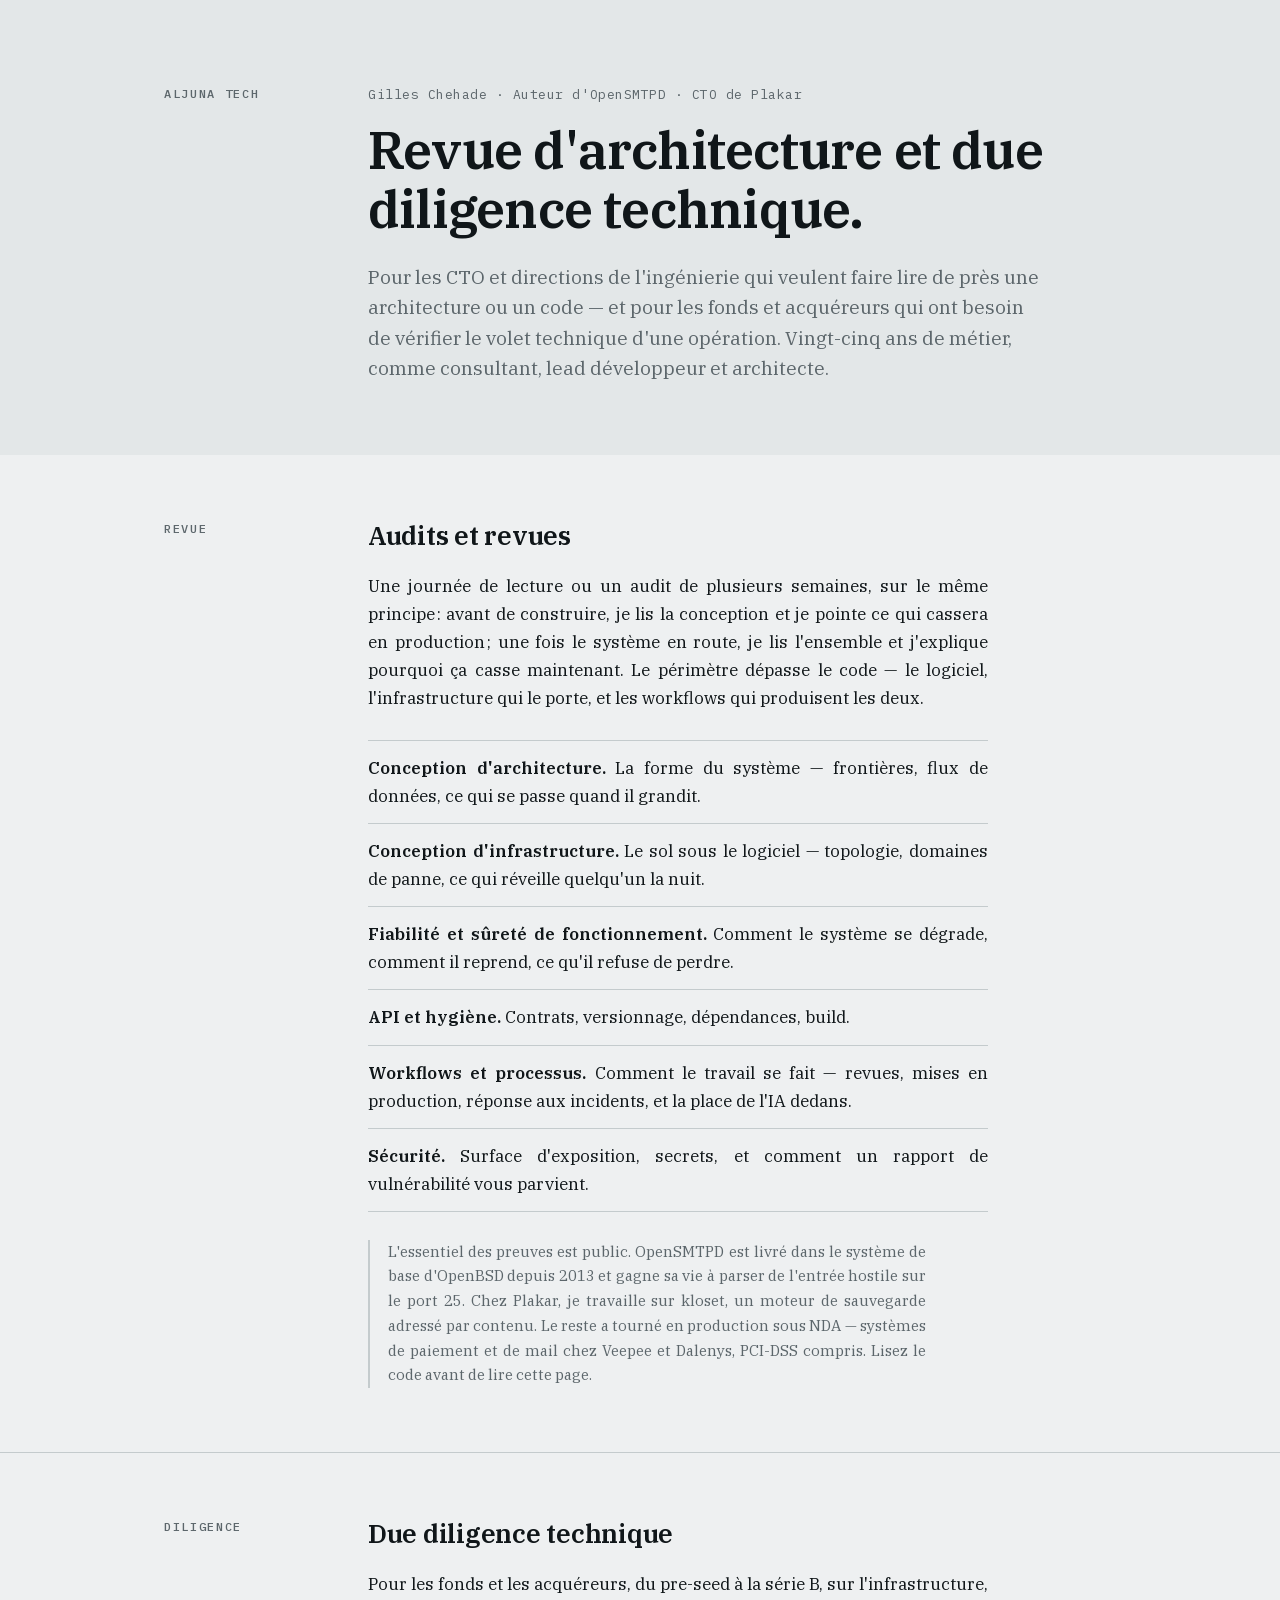
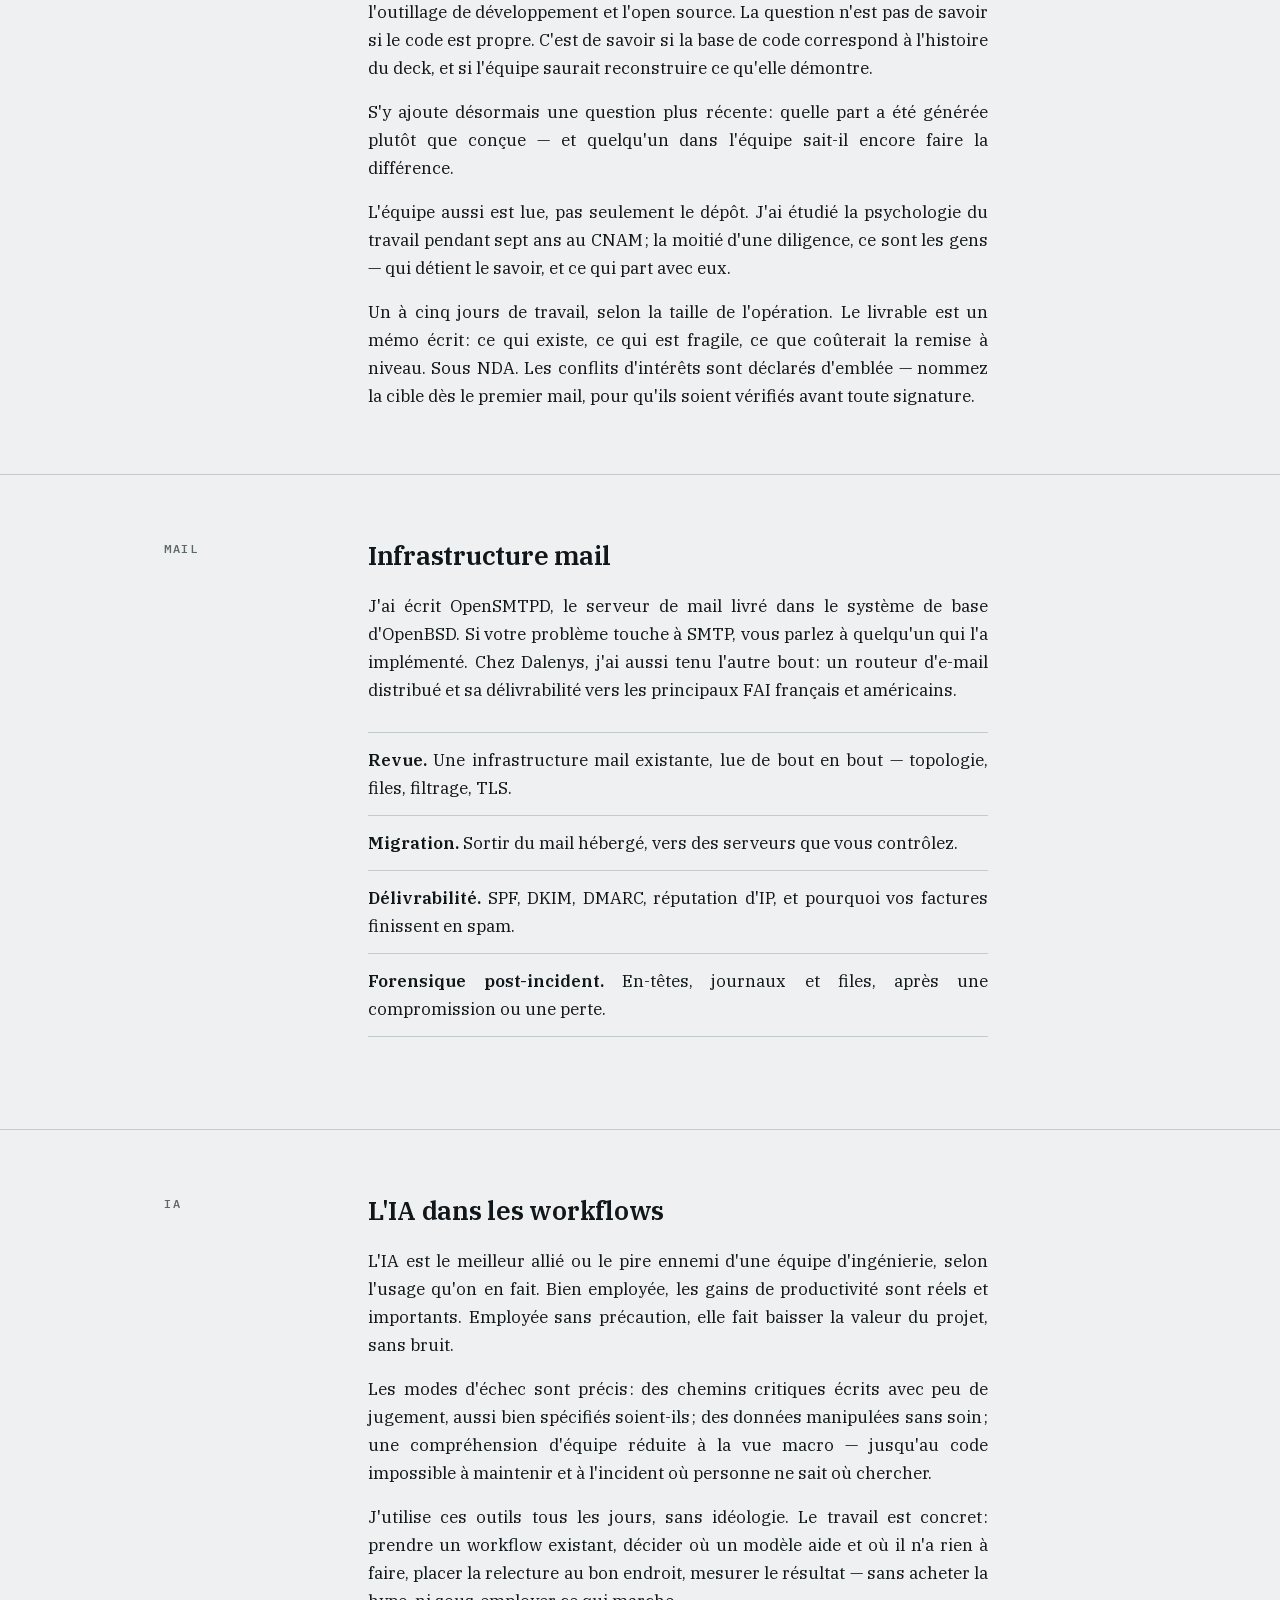
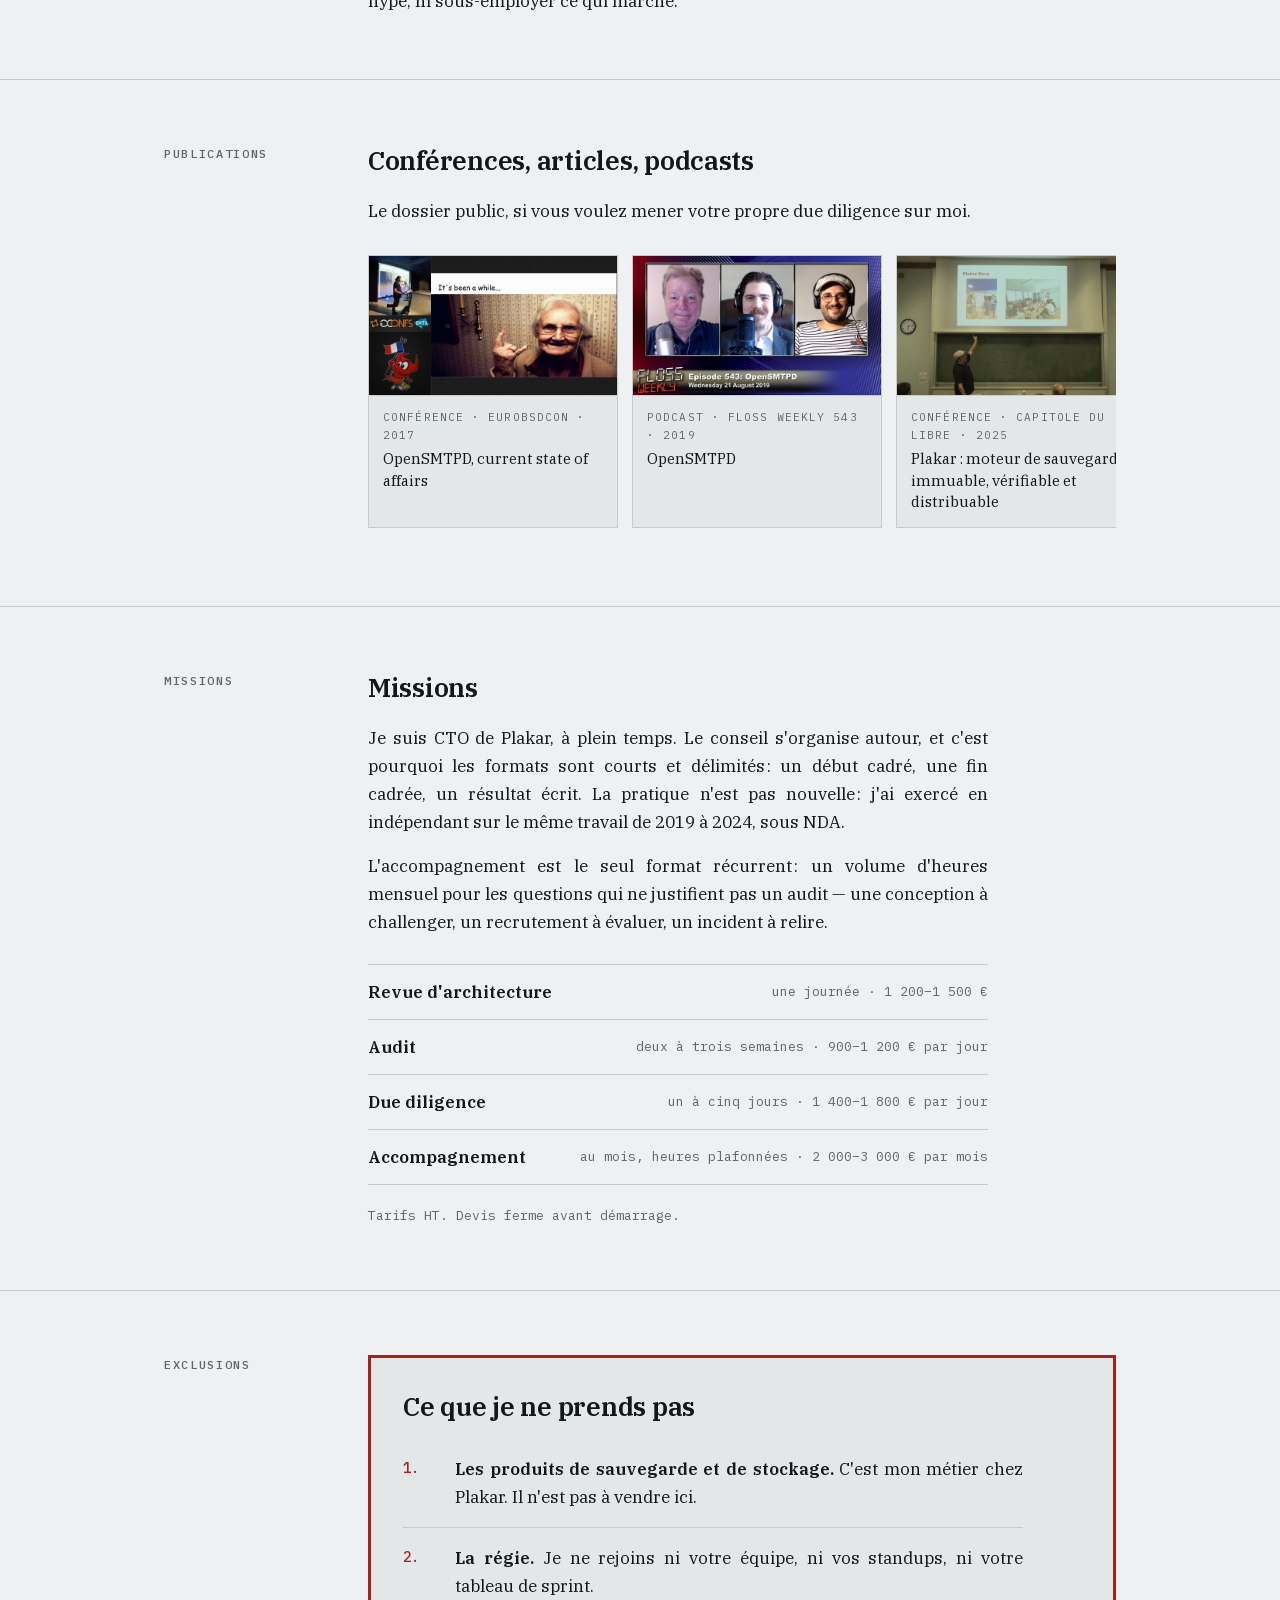
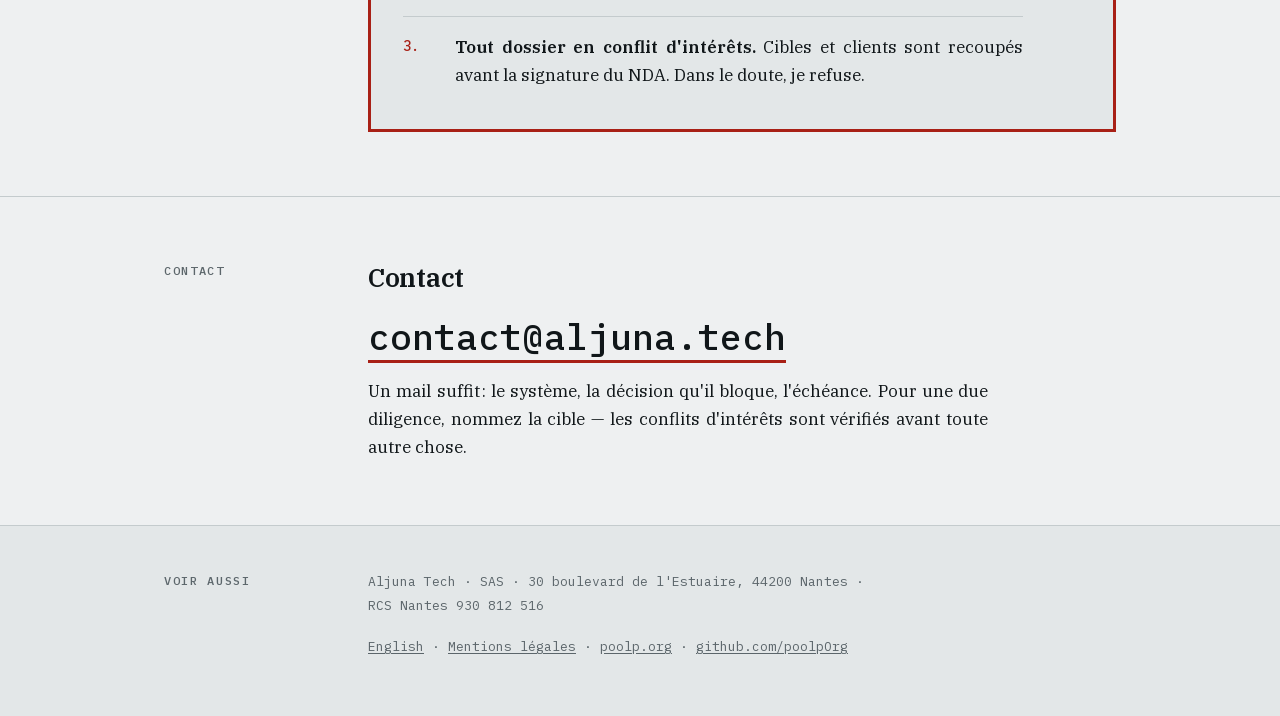
==== commit 967666ba: "back the claims with names, justify the prose The resume had specifics the page was too shy to use: " ====
--- a/fr.html
+++ b/fr.html
@@ -40,7 +40,7 @@
             <li><strong>Workflows et processus.</strong> Comment le travail se fait — revues, mises en production, réponse aux incidents, et la place de l'IA dedans.</li>
             <li><strong>Sécurité.</strong> Surface d'exposition, secrets, et comment un rapport de vulnérabilité vous parvient.</li>
           </ul>
-          <p class="note">L'essentiel des preuves est public. OpenSMTPD est livré dans le système de base d'OpenBSD depuis 2013 et gagne sa vie à parser de l'entrée hostile sur le port 25. Chez Plakar, je travaille sur kloset, un moteur de sauvegarde adressé par contenu. Le reste a tourné en production sous NDA, y compris en environnement PCI-DSS. Lisez le code avant de lire cette page.</p>
+          <p class="note">L'essentiel des preuves est public. OpenSMTPD est livré dans le système de base d'OpenBSD depuis 2013 et gagne sa vie à parser de l'entrée hostile sur le port 25. Chez Plakar, je travaille sur kloset, un moteur de sauvegarde adressé par contenu. Le reste a tourné en production sous NDA — systèmes de paiement et de mail chez Veepee et Dalenys, PCI-DSS compris. Lisez le code avant de lire cette page.</p>
         </div>
       </div>
     </section>
@@ -52,7 +52,7 @@
           <h2 id="diligence-title">Due diligence technique</h2>
           <p>Pour les fonds et les acquéreurs, du pre-seed à la série B, sur l'infrastructure, l'outillage de développement et l'open source. La question n'est pas de savoir si le code est propre. C'est de savoir si la base de code correspond à l'histoire du deck, et si l'équipe saurait reconstruire ce qu'elle démontre.</p>
           <p>S'y ajoute désormais une question plus récente : quelle part a été générée plutôt que conçue — et quelqu'un dans l'équipe sait-il encore faire la différence.</p>
-          <p>L'équipe aussi est lue, pas seulement le dépôt. J'ai étudié la psychologie du travail pendant des années ; la moitié d'une diligence, ce sont les gens — qui détient le savoir, et ce qui part avec eux.</p>
+          <p>L'équipe aussi est lue, pas seulement le dépôt. J'ai étudié la psychologie du travail pendant sept ans au CNAM ; la moitié d'une diligence, ce sont les gens — qui détient le savoir, et ce qui part avec eux.</p>
           <p>Un à cinq jours de travail, selon la taille de l'opération. Le livrable est un mémo écrit : ce qui existe, ce qui est fragile, ce que coûterait la remise à niveau. Sous NDA. Les conflits d'intérêts sont déclarés d'emblée — nommez la cible dès le premier mail, pour qu'ils soient vérifiés avant toute signature.</p>
         </div>
       </div>
@@ -63,7 +63,7 @@
         <p class="label" aria-hidden="true">Mail</p>
         <div class="body">
           <h2 id="mail-title">Infrastructure mail</h2>
-          <p>J'ai écrit OpenSMTPD, le serveur de mail livré dans le système de base d'OpenBSD. Si votre problème touche à SMTP, vous parlez à quelqu'un qui l'a implémenté.</p>
+          <p>J'ai écrit OpenSMTPD, le serveur de mail livré dans le système de base d'OpenBSD. Si votre problème touche à SMTP, vous parlez à quelqu'un qui l'a implémenté. Chez Dalenys, j'ai aussi tenu l'autre bout : un routeur d'e-mail distribué et sa délivrabilité vers les principaux FAI français et américains.</p>
           <ul class="scope">
             <li><strong>Revue.</strong> Une infrastructure mail existante, lue de bout en bout — topologie, files, filtrage, TLS.</li>
             <li><strong>Migration.</strong> Sortir du mail hébergé, vers des serveurs que vous contrôlez.</li>
@@ -180,7 +180,7 @@
         <p class="label" aria-hidden="true">Missions</p>
         <div class="body">
           <h2 id="engagements-title">Missions</h2>
-          <p>Je suis CTO de Plakar, à plein temps. Le conseil s'organise autour, et c'est pourquoi les formats sont courts et délimités : un début cadré, une fin cadrée, un résultat écrit.</p>
+          <p>Je suis CTO de Plakar, à plein temps. Le conseil s'organise autour, et c'est pourquoi les formats sont courts et délimités : un début cadré, une fin cadrée, un résultat écrit. La pratique n'est pas nouvelle : j'ai exercé en indépendant sur le même travail de 2019 à 2024, sous NDA.</p>
           <p>L'accompagnement est le seul format récurrent : un volume d'heures mensuel pour les questions qui ne justifient pas un audit — une conception à challenger, un recrutement à évaluer, un incident à relire.</p>
           <ul class="formats">
             <li class="format"><span class="format-name">Revue d'architecture</span> <span class="format-time">une journée · 1 200–1 500 €</span></li>
--- a/style.css
+++ b/style.css
@@ -288,6 +288,14 @@
 .body p {
   max-width: 62ch;
   margin: 0 0 16px;
+}
+
+/* Justify the running text only — titles, labels, cards and the
+   format table stay ragged. Single-line elements are unaffected. */
+main .body p,
+.scope li,
+.exclusions li {
+  text-align: justify;
 }
 
 .body p:last-child {
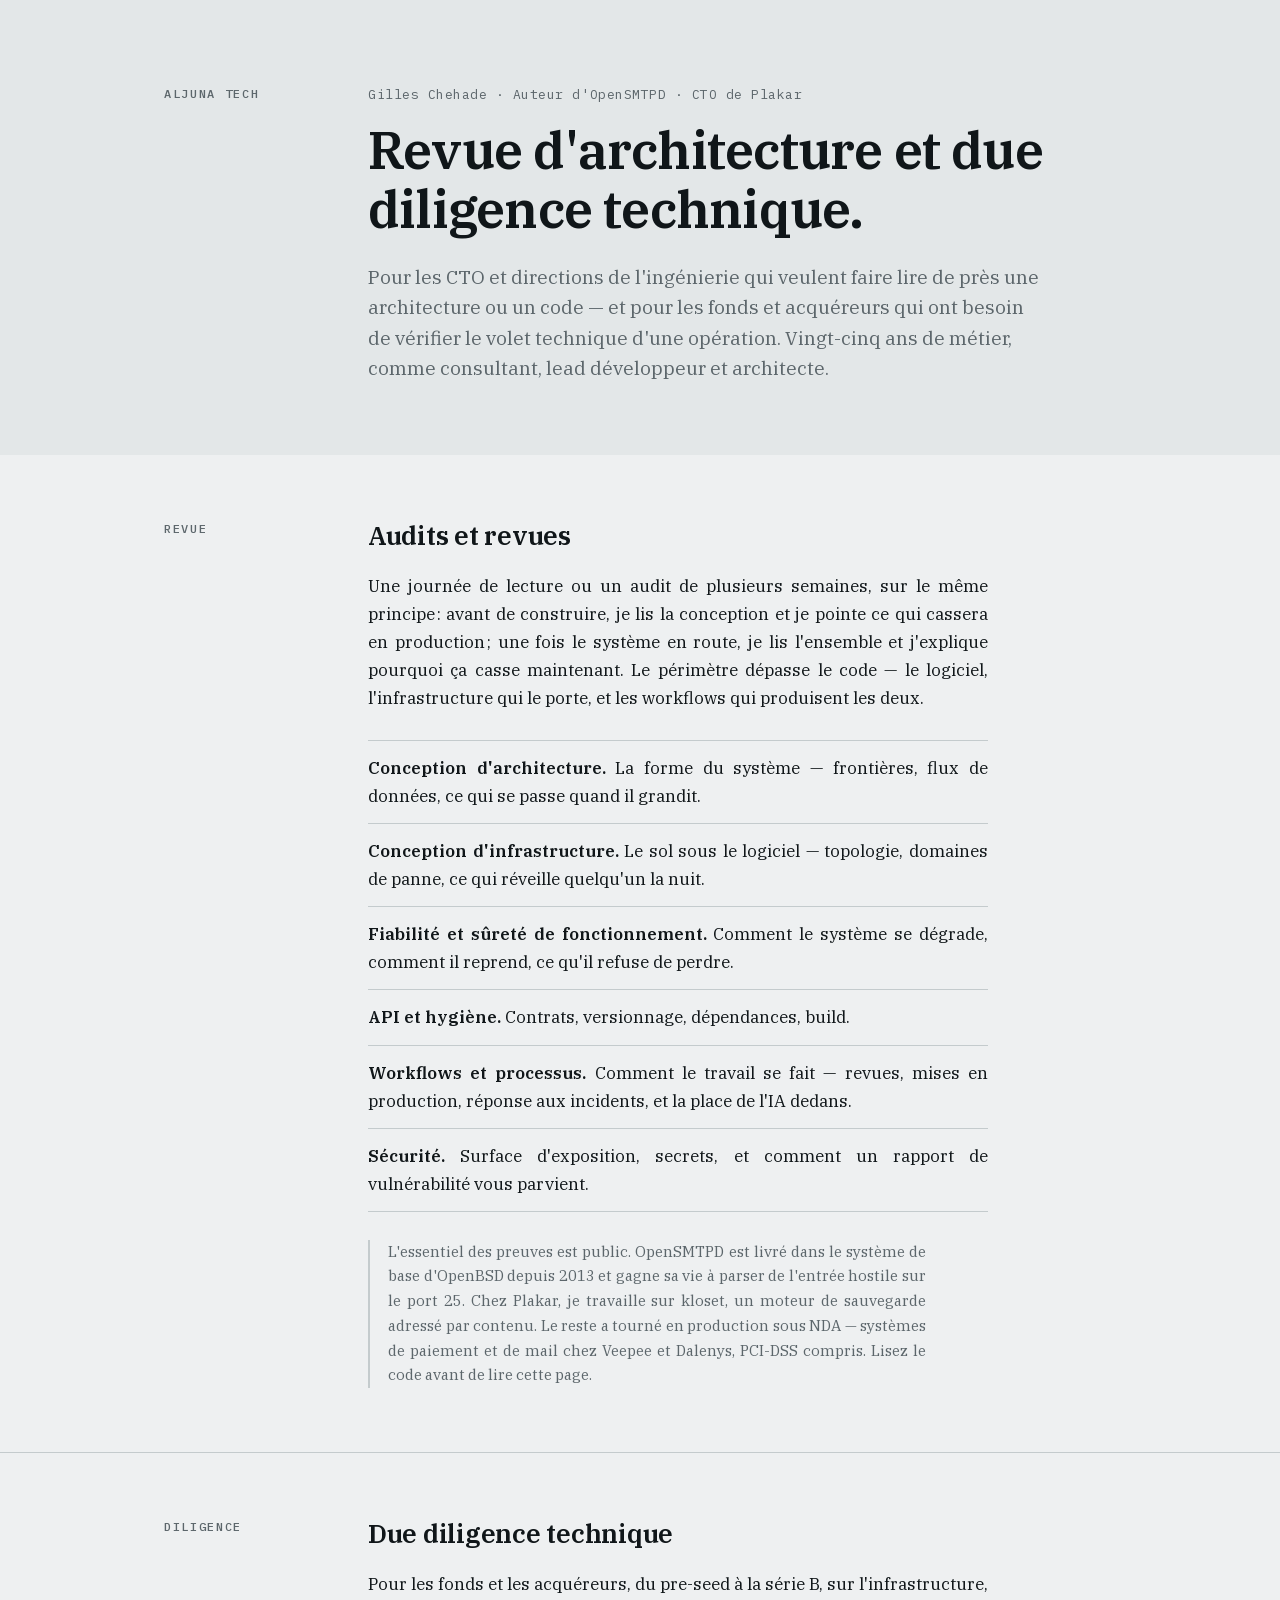
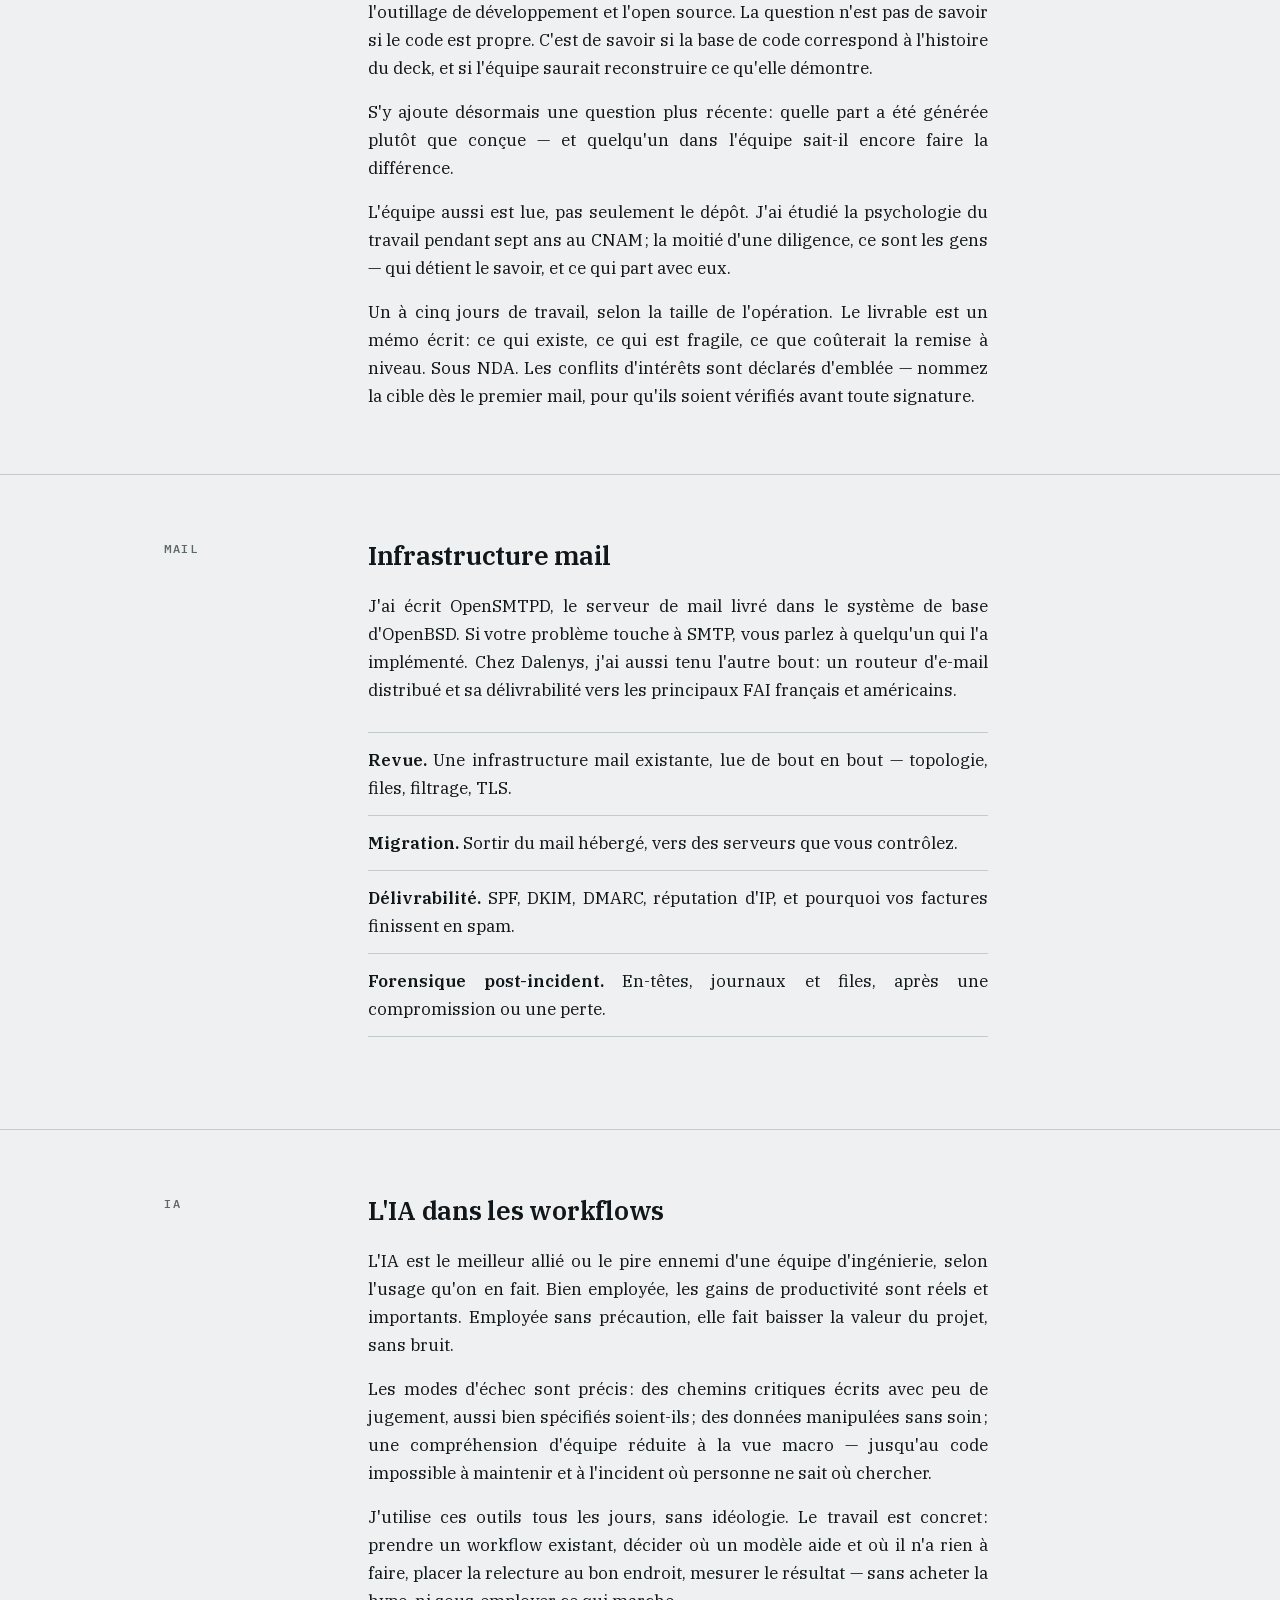
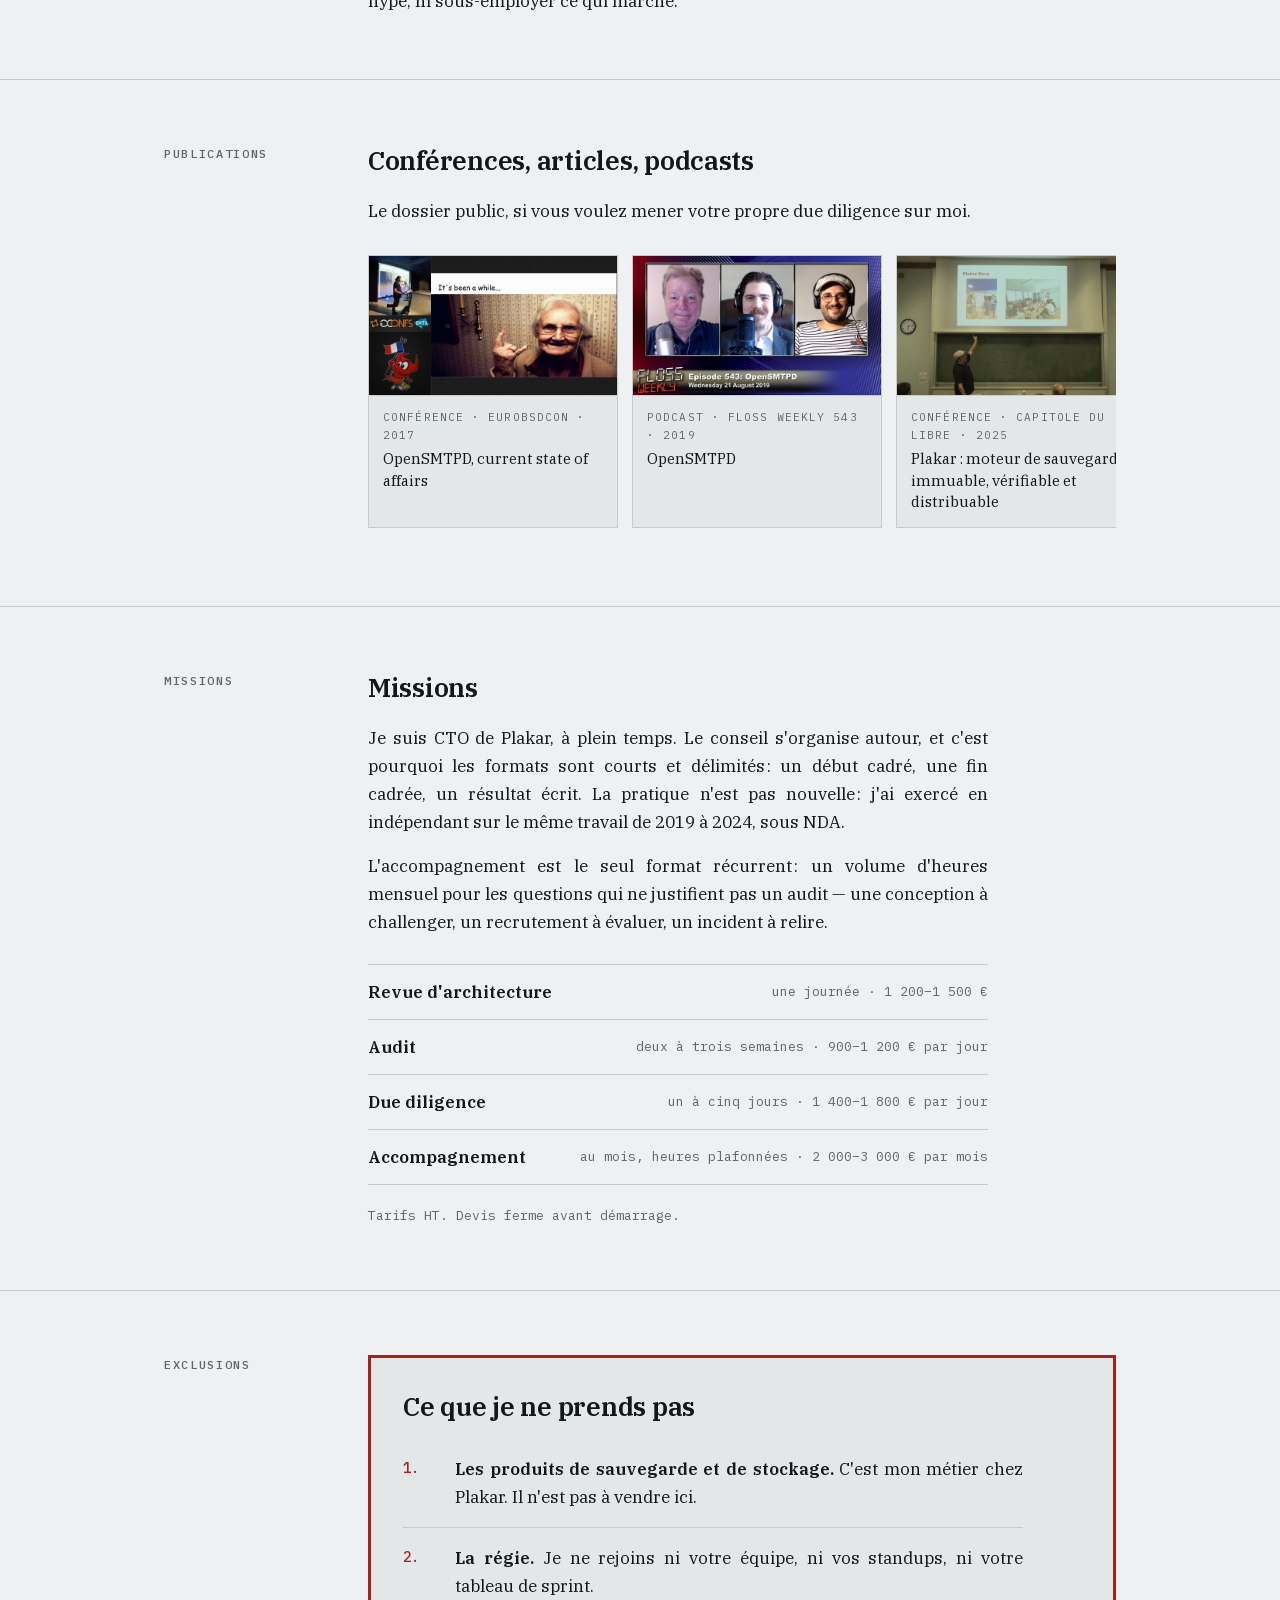
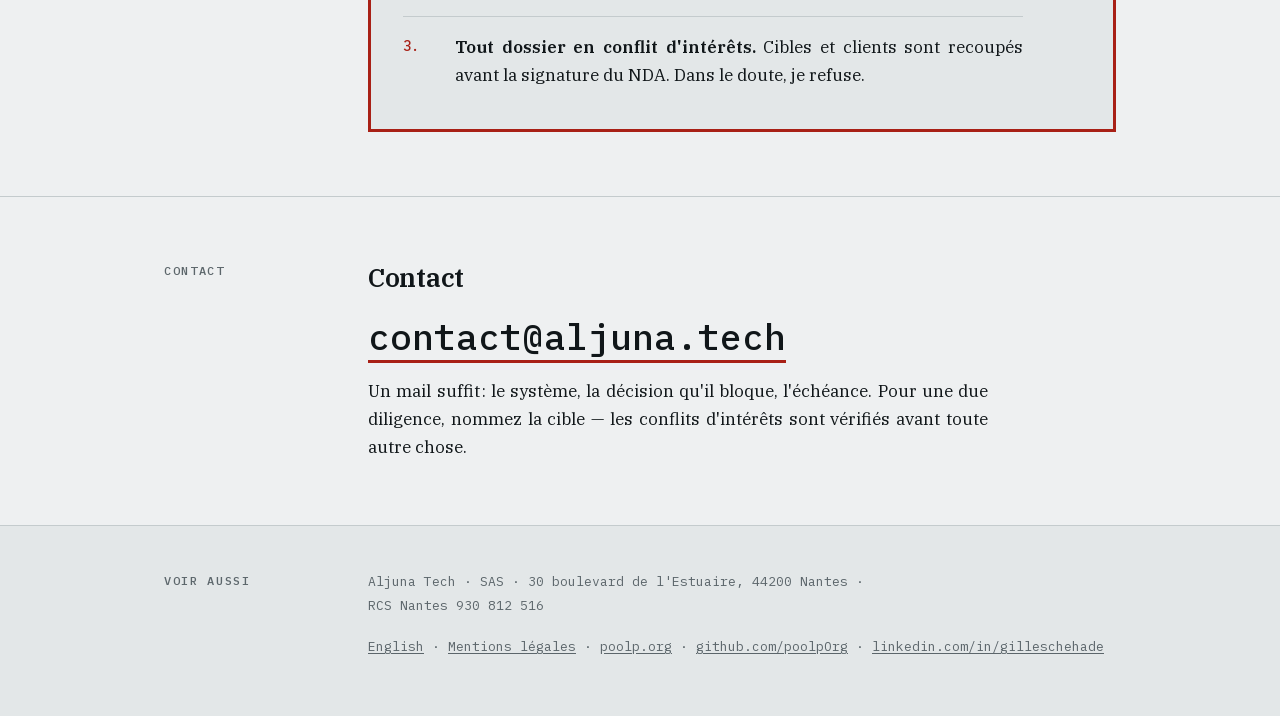
==== commit 33fb38fd: "add the Bret Fisher podcast, link LinkedIn from the footer Backup S3, Google Drive, iCloud, Notion w" ====
--- a/fr.html
+++ b/fr.html
@@ -129,6 +129,13 @@
               </a>
             </li>
             <li class="pub">
+              <a class="pub-link" href="https://www.youtube.com/watch?v=OPRK5osKQHI">
+                <img class="pub-thumb" src="img/pubs/OPRK5osKQHI.jpg" alt="" width="640" height="360" loading="lazy">
+                <span class="pub-kicker">Podcast · Bret Fisher · 2026</span>
+                <span class="pub-title" lang="en">Backup S3, Google Drive, iCloud, Notion with Plakar</span>
+              </a>
+            </li>
+            <li class="pub">
               <a class="pub-link" href="https://www.youtube.com/watch?v=Unp40gp3WRs">
                 <img class="pub-thumb" src="img/pubs/Unp40gp3WRs.jpg" alt="" width="640" height="360" loading="lazy">
                 <span class="pub-kicker">Podcast · À la french · 2026</span>
@@ -231,6 +238,7 @@
           <li><a href="legal.html">Mentions légales</a></li>
           <li><a href="https://poolp.org">poolp.org</a></li>
           <li><a href="https://github.com/poolpOrg">github.com/poolpOrg</a></li>
+          <li><a href="https://www.linkedin.com/in/gilleschehade">linkedin.com/in/gilleschehade</a></li>
         </ul>
       </div>
     </div>
